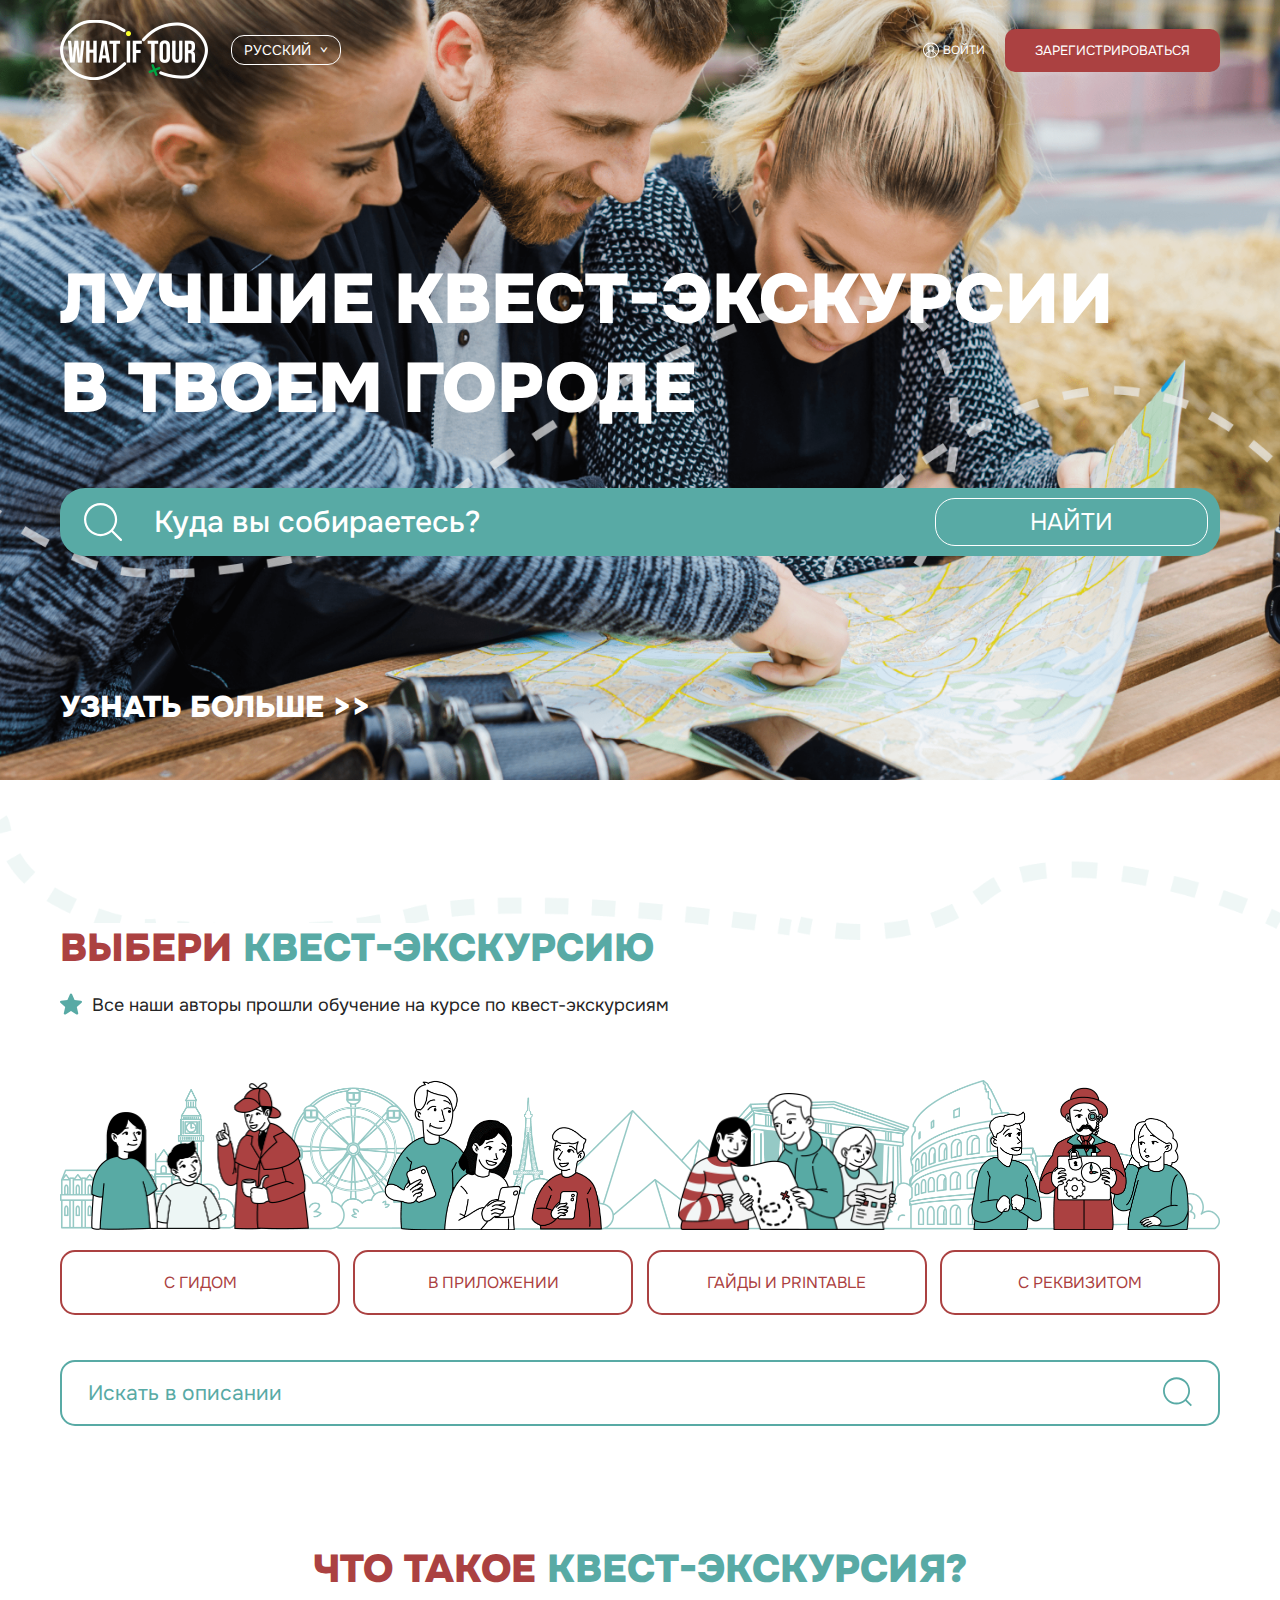
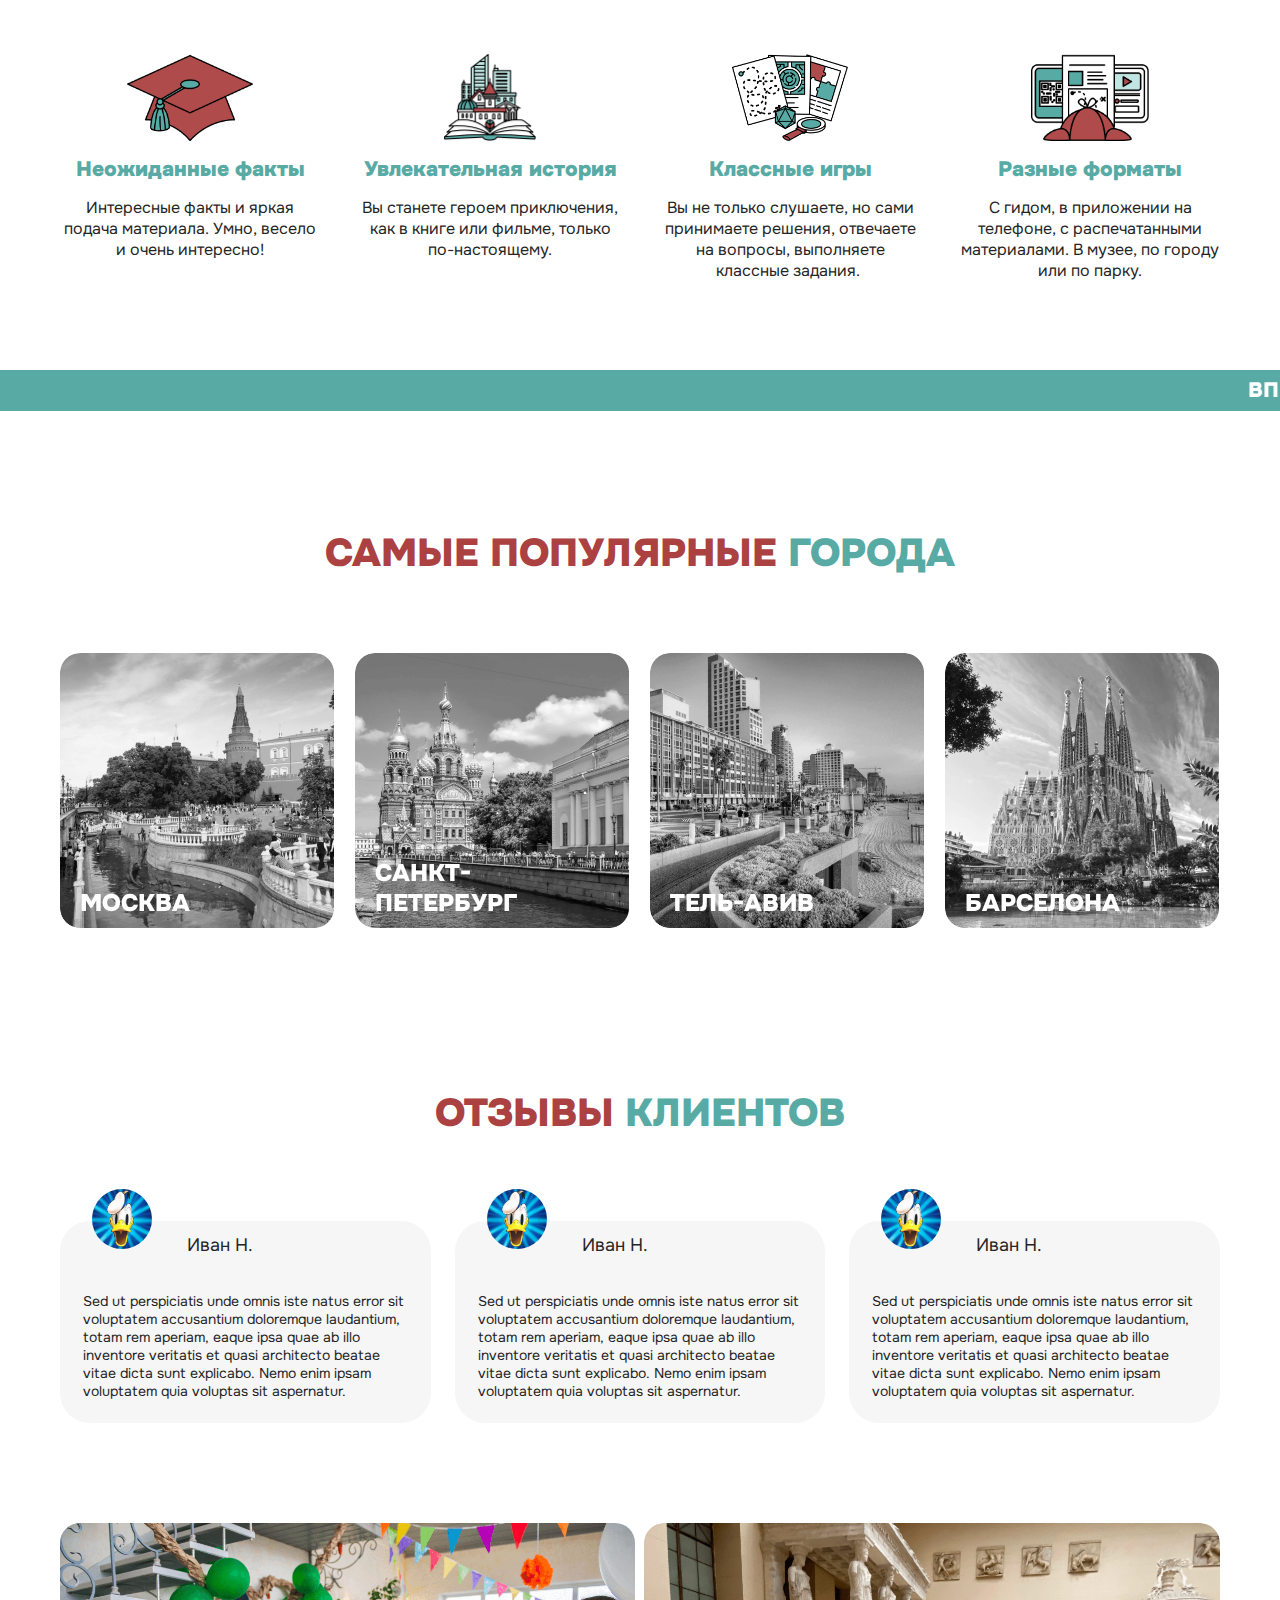
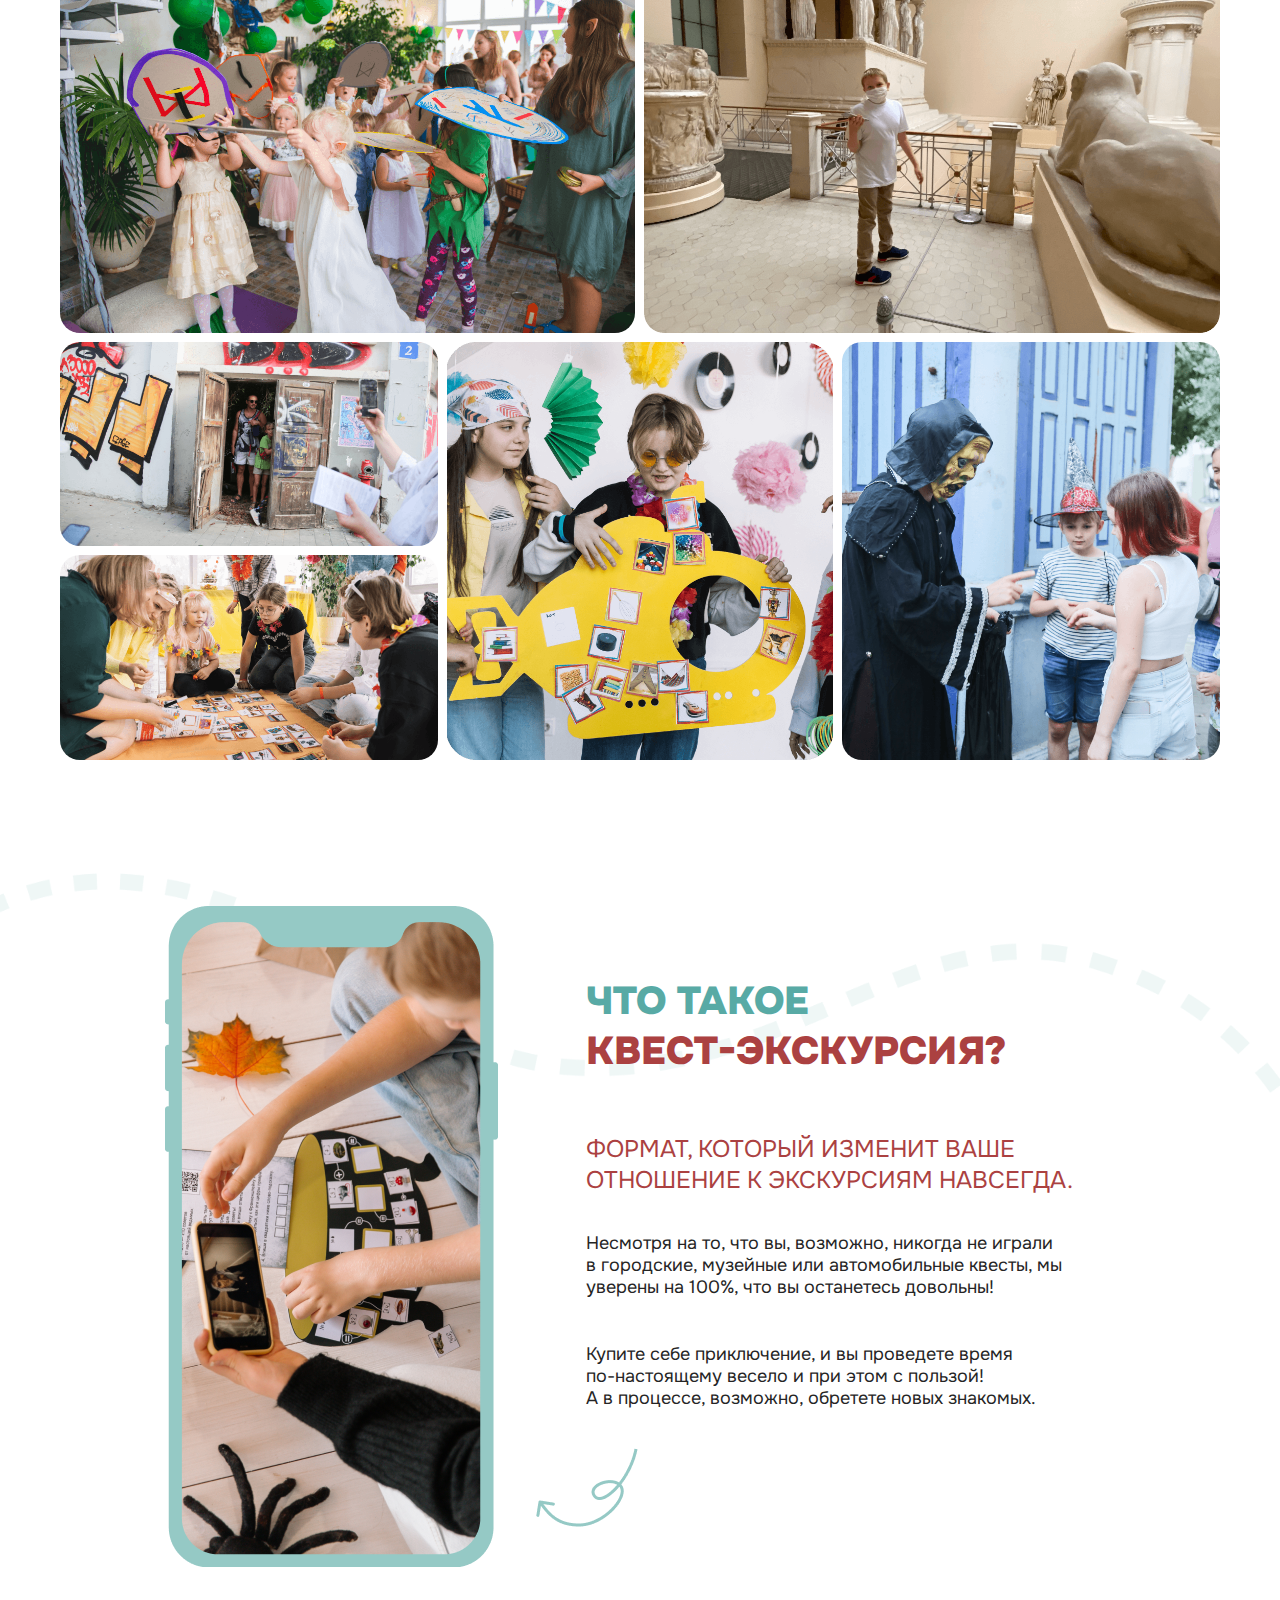
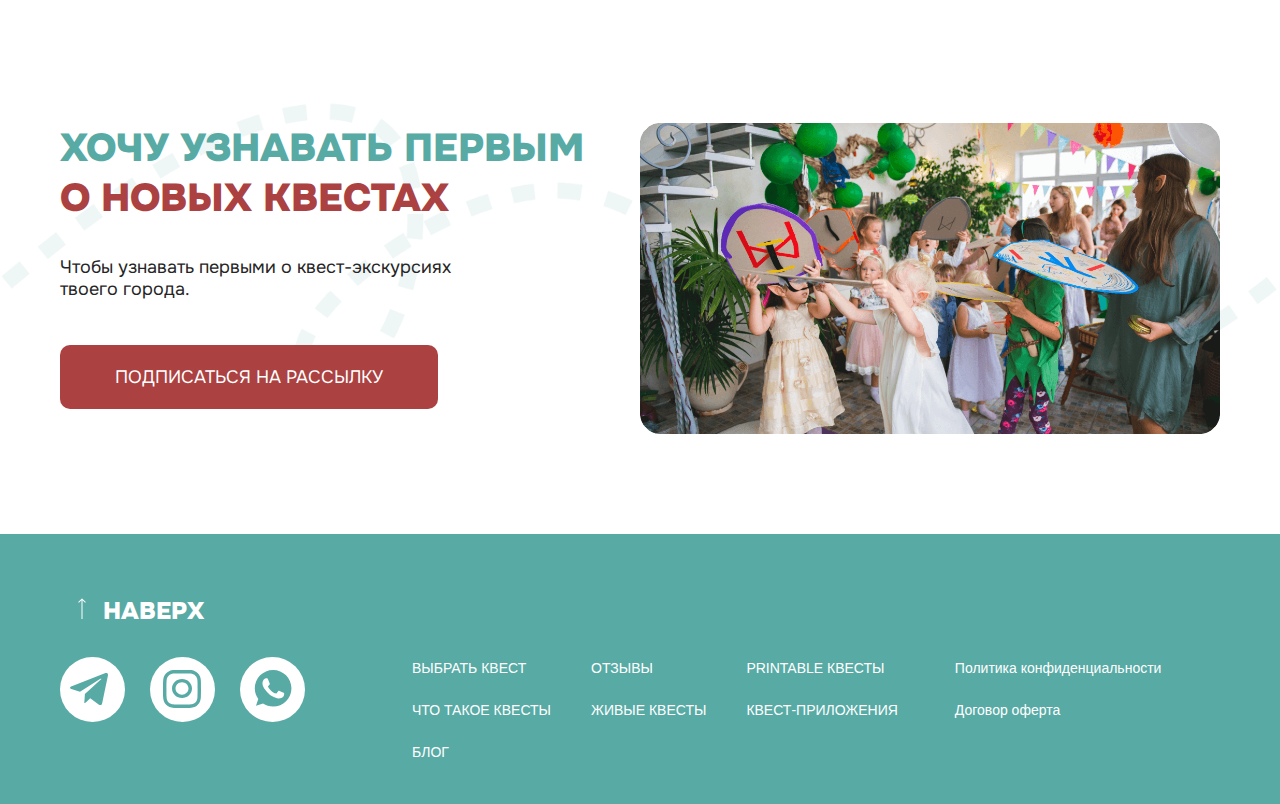
==== index.html @ c7a51f7a "feat: add custom select" ====
<!DOCTYPE html>
<html lang="ru">
  <head>
    <meta charset="UTF-8" />
    <meta name="viewport" content="width=device-width, initial-scale=1.0" />
    <title>Whatif tour</title>
    <link rel="icon" href="./image/favicon.ico" />
    <link rel="preconnect" href="https://fonts.googleapis.com" />
    <link rel="preconnect" href="https://fonts.gstatic.com" crossorigin />
    <link
      href="https://fonts.googleapis.com/css2?family=Onest:wght@400;500;900&family=Source+Code+Pro:wght@400;600&display=swap"
      rel="stylesheet"
    />
    <link rel="stylesheet" href="./style/style.css" />
  </head>
  <body>
    <header class="header" id="top">
      <div class="header__select">
        <a class="header__logo" href="#">
          <img
            class="header__logo-image"
            src="./image/logo.png"
            alt="What If Tour"
          />
        </a>
        <div class="select-wrapper" id="select-wrapper">
          <input id="select" type="hidden" name="language" value="" />
          <span id="select-value">Русский</span>
          <ul class="custom-select" id="custom-select">
            <li class="custom-select__option" data-value="ru">Русский</li>
            <li class="custom-select__option" data-value="en">English</li>
            <li class="custom-select__option" data-value="es">Espanol</li>
            <li class="custom-select__option" data-value="is">עברית</li>
          </ul>
        </div>
      </div>
      <div class="header__user-info">
        <a class="header__user-link" href="#">
          <img src="./image/user.svg" alt="User" />
          Войти
        </a>
        <button class="button button_secondary">Зарегистрироваться</button>
      </div>
      <div class="burger">
        <a class="burger__user-icon" href="#">
          <img src="./image/user.svg" alt="User" />
        </a>
        <div class="burger-icon" id="burger-icon"></div>
        <div class="burger-menu" id="burger-menu">
          <div class="burger-menu__select-wrapper">
            <div class="burger-menu__select">
              Русский
              <img src="./image/arrow-select_secondary.svg" />
            </div>
            <div class="burger-menu__select">
              Рубль
              <img src="./image/arrow-select_secondary.svg" />
            </div>
            <div class="burger-menu__close" id="close-burger"></div>
          </div>
          <div class="burger-menu__user">
            <img src="./image/user_secondary.svg" alt="" />
            <div>
              <a class="user__link user__link_singin" href="#">Войти</a>
              <br />
              <span
                >или
                <a class="user__link user__link_register" href="#"
                  >зарегистрироваться</a
                ></span
              >
            </div>
          </div>
          <nav class="burger-menu__nav">
            <ul class="burger-menu__list">
              <li class="burger-menu__list-item">
                <a class="burger-menu__link" href="#">Что такое квесты</a>
              </li>
              <li class="burger-menu__list-item">
                <a class="burger-menu__link" href="#">Живые квесты</a>
              </li>
              <li class="burger-menu__list-item">
                <a class="burger-menu__link" href="#">Printable квесты</a>
              </li>
            </ul>
            <ul class="burger-menu__list">
              <li class="burger-menu__list-item">
                <a class="burger-menu__link" href="#">Квест-приложения</a>
              </li>
              <li class="burger-menu__list-item">
                <a class="burger-menu__link" href="#">Отзывы</a>
              </li>
              <li class="burger-menu__list-item">
                <a class="burger-menu__link" href="#">Блог</a>
              </li>
            </ul>
          </nav>
          <div class="burger-menu__social">
            <a
              class="social-link_secondary social-link_telegram_secondary"
              href=""
            ></a>
            <a
              class="social-link_secondary social-link_insta_secondary"
              href=""
            ></a>
            <a
              class="social-link_secondary social-link_whatsapp_secondary"
              href=""
            ></a>
          </div>
        </div>
      </div>
    </header>
    <main class="page">
      <section class="section section_main">
        <div class="section-wrapper">
          <div class="section__content_main">
            <h1 class="page__title">
              Лучшие квест-экскурсии в&nbsp;твоем городе
            </h1>
            <div class="search">
              <div class="search__wrapper">
                <img
                  class="search__icon"
                  src="./image/search.svg"
                  alt="Search"
                />
                <input
                  class="search__input"
                  type="text"
                  placeholder="Куда вы собираетесь?"
                />
              </div>
              <button class="button button_light">Найти</button>
            </div>
          </div>
          <a class="section__link" href="#">Узнать больше >></a>
        </div>
      </section>
      <section class="section section_options">
        <div class="section-wrapper">
          <h2 class="section__title text_light-background">
            Выбери<span class="section__title_primary"> квест-экскурсию</span>
          </h2>
          <p class="section__text text_light-background">
            Все наши авторы прошли обучение на курсе по квест-экскурсиям
          </p>
          <div class="options">
            <div class="option-card">
              <div class="option-wrapper">
                <img
                  class="option-card__image"
                  src="./image/option_guide.png"
                  alt="С гидом"
                />
              </div>

              <button class="button button_transparent">С гидом</button>
            </div>
            <div class="option-card">
              <div class="option-wrapper">
                <img
                  class="option-card__image"
                  src="./image/option_app.png"
                  alt="В приложении"
                />
              </div>

              <button class="button button_transparent">В приложении</button>
            </div>
            <div class="option-card">
              <div class="option-wrapper">
                <img
                  class="option-card__image"
                  src="./image/option_printable.png"
                  alt="Гайды и printable"
                />
              </div>

              <button class="button button_transparent">
                Гайды и printable
              </button>
            </div>
            <div class="option-card">
              <div class="option-wrapper">
                <img
                  class="option-card__image"
                  src="./image/option_requisite.png"
                  alt="С реквизитом"
                />
              </div>

              <button class="button button_transparent">С реквизитом</button>
            </div>
          </div>
          <div class="search_transparent">
            <input
              class="search__input search__input_primary"
              type="text"
              placeholder="Искать в описании"
            />
            <button class="button button_search-icon"></button>
          </div>
        </div>
      </section>
      <section class="section section_cards">
        <div class="section-wrapper">
          <h2 class="section__title section__title_centered">
            Что такое<span class="section__title_primary">
              квест-экскурсия?</span
            >
          </h2>
          <div class="cards">
            <div class="card-row">
              <div class="card">
                <img
                  class="card__image"
                  src="./image/card_facts.png"
                  alt="Неожиданные факты"
                />
                <h3 class="card__title">Неожиданные факты</h3>
                <p class="card__text">
                  Интересные факты и яркая подача материала. Умно, весело и
                  очень интересно!
                </p>
              </div>
              <div class="card">
                <img
                  class="card__image"
                  src="./image/card_story.png"
                  alt="Увлекательная история"
                />
                <h3 class="card__title">Увлекательная история</h3>
                <p class="card__text">
                  Вы станете героем приключения, как в книге или фильме, только
                  по-настоящему.
                </p>
              </div>
            </div>
            <div class="card-row">
              <div class="card">
                <img
                  class="card__image"
                  src="./image/card_games.png"
                  alt="Классные игры"
                />
                <h3 class="card__title">Классные игры</h3>
                <p class="card__text">
                  Вы не только слушаете, но сами принимаете решения, отвечаете
                  на вопросы, выполняете классные задания. 
                </p>
              </div>
              <div class="card">
                <img
                  class="card__image"
                  src="./image/card_formats.png"
                  alt="Разные форматы"
                />
                <h3 class="card__title">Разные форматы</h3>
                <p class="card__text">
                  С гидом, в приложении на телефоне, с распечатанными
                  материалами. В музее, по городу или по парку.
                </p>
              </div>
            </div>
          </div>
        </div>
      </section>
      <marquee class="marquee">
        <span class="marquee__text">Впечатления и новая информация</span>
        <div class="marquee__dot"></div>
        <span class="marquee__text">Интересно и взрослым, и детям</span>
        <div class="marquee__dot"></div>
        <span class="marquee__text">Яркий и нескучный формат экскурсий</span>
        <div class="marquee__dot"></div>
        <span class="marquee__text">Впечатления и новая информация</span>
        <div class="marquee__dot"></div>
        <span class="marquee__text">Интересно и взрослым, и детям</span>
        <div class="marquee__dot"></div>
        <span class="marquee__text">Яркий и нескучный формат экскурсий</span>
        <div class="marquee__dot"></div>
        <span class="marquee__text">Впечатления и новая информация</span>
        <div class="marquee__dot"></div>
        <span class="marquee__text">Интересно и взрослым, и детям</span>
        <div class="marquee__dot"></div>
        <span class="marquee__text">Яркий и нескучный формат экскурсий</span>
        <div class="marquee__dot"></div>
        <span class="marquee__text">Впечатления и новая информация</span>
        <div class="marquee__dot"></div>
        <span class="marquee__text">Интересно и взрослым, и детям</span>
        <div class="marquee__dot"></div>
        <span class="marquee__text">Яркий и нескучный формат экскурсий</span>
        <div class="marquee__dot"></div>
        <span class="marquee__text">Впечатления и новая информация</span>
        <div class="marquee__dot"></div>
        <span class="marquee__text">Интересно и взрослым, и детям</span>
        <div class="marquee__dot"></div>
        <span class="marquee__text">Яркий и нескучный формат экскурсий</span>
        <div class="marquee__dot"></div>
        <span class="marquee__text">Впечатления и новая информация</span>
        <div class="marquee__dot"></div>
        <span class="marquee__text">Интересно и взрослым, и детям</span>
        <div class="marquee__dot"></div>
        <span class="marquee__text">Яркий и нескучный формат экскурсий</span>
        <div class="marquee__dot"></div>
        <span class="marquee__text">Впечатления и новая информация</span>
        <div class="marquee__dot"></div>
        <span class="marquee__text">Интересно и взрослым, и детям</span>
        <div class="marquee__dot"></div>
        <span class="marquee__text">Яркий и нескучный формат экскурсий</span>
        <div class="marquee__dot"></div>
        <span class="marquee__text">Впечатления и новая информация</span>
        <div class="marquee__dot"></div>
        <span class="marquee__text">Интересно и взрослым, и детям</span>
        <div class="marquee__dot"></div>
        <span class="marquee__text">Яркий и нескучный формат экскурсий</span>
        <div class="marquee__dot"></div>
        <span class="marquee__text">Впечатления и новая информация</span>
        <div class="marquee__dot"></div>
        <span class="marquee__text">Интересно и взрослым, и детям</span>
        <div class="marquee__dot"></div>
        <span class="marquee__text">Яркий и нескучный формат экскурсий</span>
        <div class="marquee__dot"></div>
      </marquee>
      <section class="section section_cities">
        <div class="section-wrapper">
          <h2 class="section__title section__title_centered">
            Самые популярные<span class="section__title_primary"> города</span>
          </h2>
          <div class="cities">
            <div class="cities__row">
              <div class="city-card city-card_moscow">
                <h3 class="city-card__title">Москва</h3>
              </div>
              <div class="city-card city-card_spb">
                <h3 class="city-card__title">Санкт-Петербург</h3>
              </div>
            </div>
            <div class="cities__row">
              <div class="city-card city-card_telaviv">
                <h3 class="city-card__title">Тель-Авив</h3>
              </div>
              <div class="city-card city-card_barcelona">
                <h3 class="city-card__title">Барселона</h3>
              </div>
            </div>
          </div>
        </div>
      </section>
      <section class="section section_feedback">
        <div class="section-wrapper">
          <h2 class="section__title section__title_centered">
            Отзывы<span class="section__title_primary"> клиентов</span>
          </h2>
          <div class="feedback">
            <div class="feedback-card">
              <img
                class="feedback-card__image"
                src="./image/feedback.png"
                alt="user"
              />
              <span class="feedback-card__name">Иван Н.</span>
              <p class="feedback-card__text">
                Sed ut perspiciatis unde omnis iste natus error sit voluptatem
                accusantium doloremque laudantium, totam rem aperiam, eaque ipsa
                quae ab illo inventore veritatis et quasi architecto beatae
                vitae dicta sunt explicabo. Nemo enim ipsam voluptatem quia
                voluptas sit aspernatur.
              </p>
            </div>
            <div class="feedback-card">
              <img
                class="feedback-card__image"
                src="./image/feedback.png"
                alt="user"
              />
              <span class="feedback-card__name">Иван Н.</span>
              <p class="feedback-card__text">
                Sed ut perspiciatis unde omnis iste natus error sit voluptatem
                accusantium doloremque laudantium, totam rem aperiam, eaque ipsa
                quae ab illo inventore veritatis et quasi architecto beatae
                vitae dicta sunt explicabo. Nemo enim ipsam voluptatem quia
                voluptas sit aspernatur.
              </p>
            </div>
            <div class="feedback-card">
              <img
                class="feedback-card__image"
                src="./image/feedback.png"
                alt="user"
              />
              <span class="feedback-card__name">Иван Н.</span>
              <p class="feedback-card__text">
                Sed ut perspiciatis unde omnis iste natus error sit voluptatem
                accusantium doloremque laudantium, totam rem aperiam, eaque ipsa
                quae ab illo inventore veritatis et quasi architecto beatae
                vitae dicta sunt explicabo. Nemo enim ipsam voluptatem quia
                voluptas sit aspernatur.
              </p>
            </div>
          </div>
        </div>
      </section>
      <section class="section section_photos">
        <div class="section-wrapper">
          <div class="gallery">
            <img class="gallery__item" src="./image/photo1.png" alt="Фото 1" />
            <img class="gallery__item" src="./image/photo2.png" alt="Фото 2" />
            <img class="gallery__item" src="./image/photo3.png" alt="Фото 3" />
            <img class="gallery__item" src="./image/photo4.png" alt="Фото 4" />
            <img class="gallery__item" src="./image/photo5.png" alt="Фото 5" />
            <img class="gallery__item" src="./image/photo6.png" alt="Фото 6" />
          </div>
        </div>
      </section>
      <section class="section section_video">
        <div class="section-wrapper section-wrapper_video">
          <div class="video-wrapper"></div>
          <div class="section__content">
            <h2 class="section__title">
              <span class="section__title_primary">Что такое</span>
              <span class="text_nowrap">квест-экскурсия?</span>
            </h2>
            <h4 class="section__subtitle">
              Формат, который изменит ваше отношение к экскурсиям навсегда.
            </h4>
            <p class="section__text">
              Несмотря на то, что вы, возможно, никогда не играли
              в&nbsp;городские, музейные или автомобильные квесты, мы уверены на
              100%, что вы останетесь довольны!
            </p>
            <p class="section__text">
              Купите себе приключение, и вы проведете время
              <nobr>по-настоящему</nobr> весело и при этом с пользой!
              А&nbsp;в&nbsp;процессе, возможно, обретете новых знакомых.
            </p>
          </div>
        </div>
      </section>
      <section class="section section_subscribe">
        <div class="section-wrapper section-wrapper_subscribe">
          <div>
            <h2 class="section__title section__title_subscribe">
              <span class="section__title_primary">Хочу узнавать первым</span>
              о новых квестах
            </h2>
            <img
              class="section__image_vertical"
              src="./image/photo_subscribe.png"
              alt=""
            />
            <p class="section__text">
              Чтобы узнавать первыми о квест-экскурсиях твоего города.
            </p>
            <button class="button button_secondary button_large">
              Подписаться на рассылку
            </button>
          </div>
          <img
            class="section__image"
            src="./image/photo_subscribe.png"
            alt=""
          />
        </div>
      </section>
    </main>
    <footer class="footer">
      <div class="footer-wrapper">
        <a class="link-up" href="#top">
          <img class="link-up__image" src="./image/arrow_up.svg" />
          Наверх
        </a>
        <div class="footer__content">
          <div class="social-wrapper">
            <a class="social-link social-link_telegram" href=""></a>
            <a class="social-link social-link_insta" href=""></a>
            <a class="social-link social-link_whatsapp" href=""></a>
          </div>
          <nav class="footer__nav">
            <ul class="nav__list">
              <li class="nav__list-item">
                <a class="nav__link" href="#">Выбрать квест</a>
              </li>
              <li class="nav__list-item">
                <a class="nav__link" href="#">Что такое квесты</a>
              </li>
              <li class="nav__list-item">
                <a class="nav__link" href="#">Блог</a>
              </li>
            </ul>
            <ul class="nav__list">
              <li class="nav__list-item">
                <a class="nav__link" href="#">Отзывы</a>
              </li>
              <li class="nav__list-item">
                <a class="nav__link" href="#">Живые квесты</a>
              </li>
            </ul>
            <ul class="nav__list">
              <li class="nav__list-item">
                <a class="nav__link" href="#">Printable квесты</a>
              </li>
              <li class="nav__list-item">
                <a class="nav__link" href="#">Квест-приложения</a>
              </li>
            </ul>
          </nav>
          <div class="footer__docs">
            <ul class="docs-list">
              <li class="docs-list__item">
                <a class="docs-list__link" href="#"
                  >Политика конфиденциальности</a
                >
              </li>
              <li class="docs-list__item">
                <a class="docs-list__link" href="#">Договор оферта</a>
              </li>
            </ul>
          </div>
        </div>
      </div>
    </footer>
    <script src="./script/script.js"></script>
  </body>
</html>
---- style/style.css ----
@import url("./vars.css");
@import url("./header.css");
@import url("./select.css");
@import url("./burger.css");
@import url("./page.css");
@import url("./section.css");
@import url("./search.css");
@import url("./options.css");
@import url("./cards.css");
@import url("./marquee.css");
@import url("./cities.css");
@import url("./feedback.css");
@import url("./gallery.css");
@import url("./video.css");
@import url("./footer.css");
@import url("./button.css");
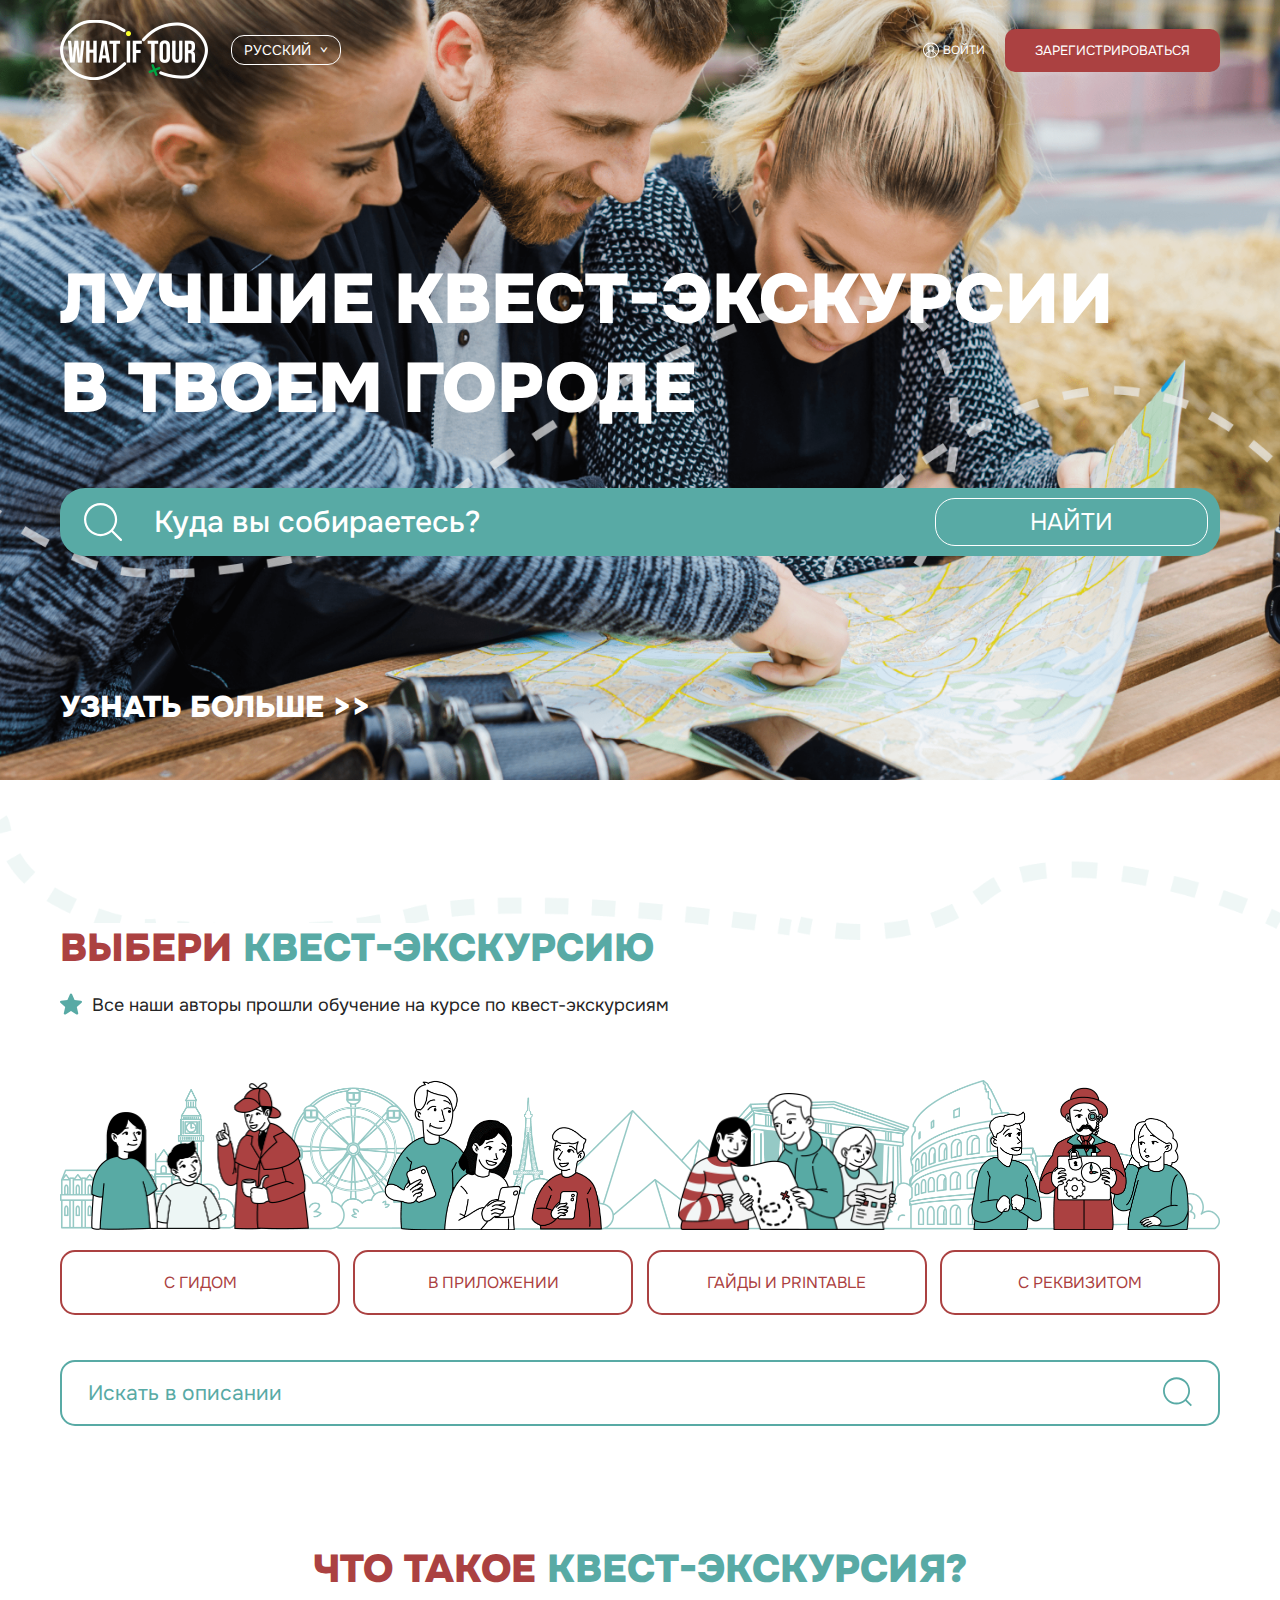
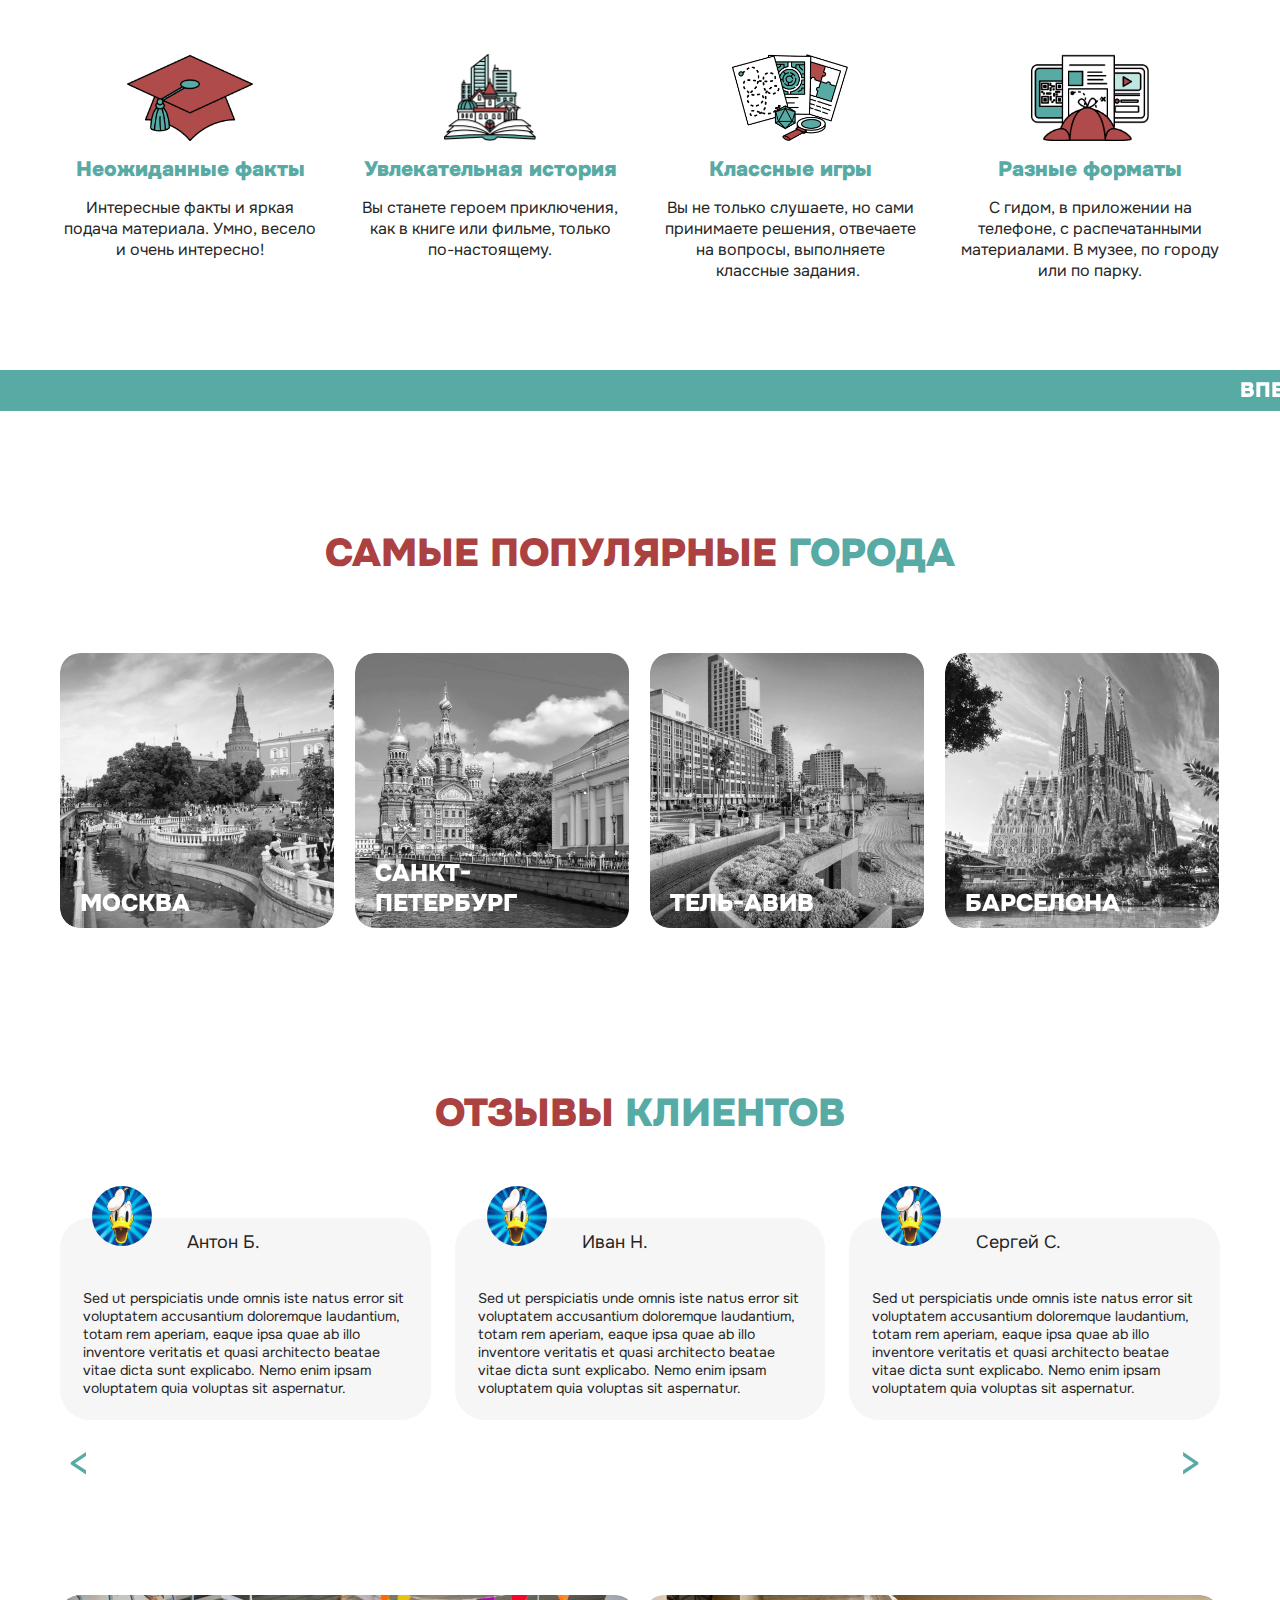
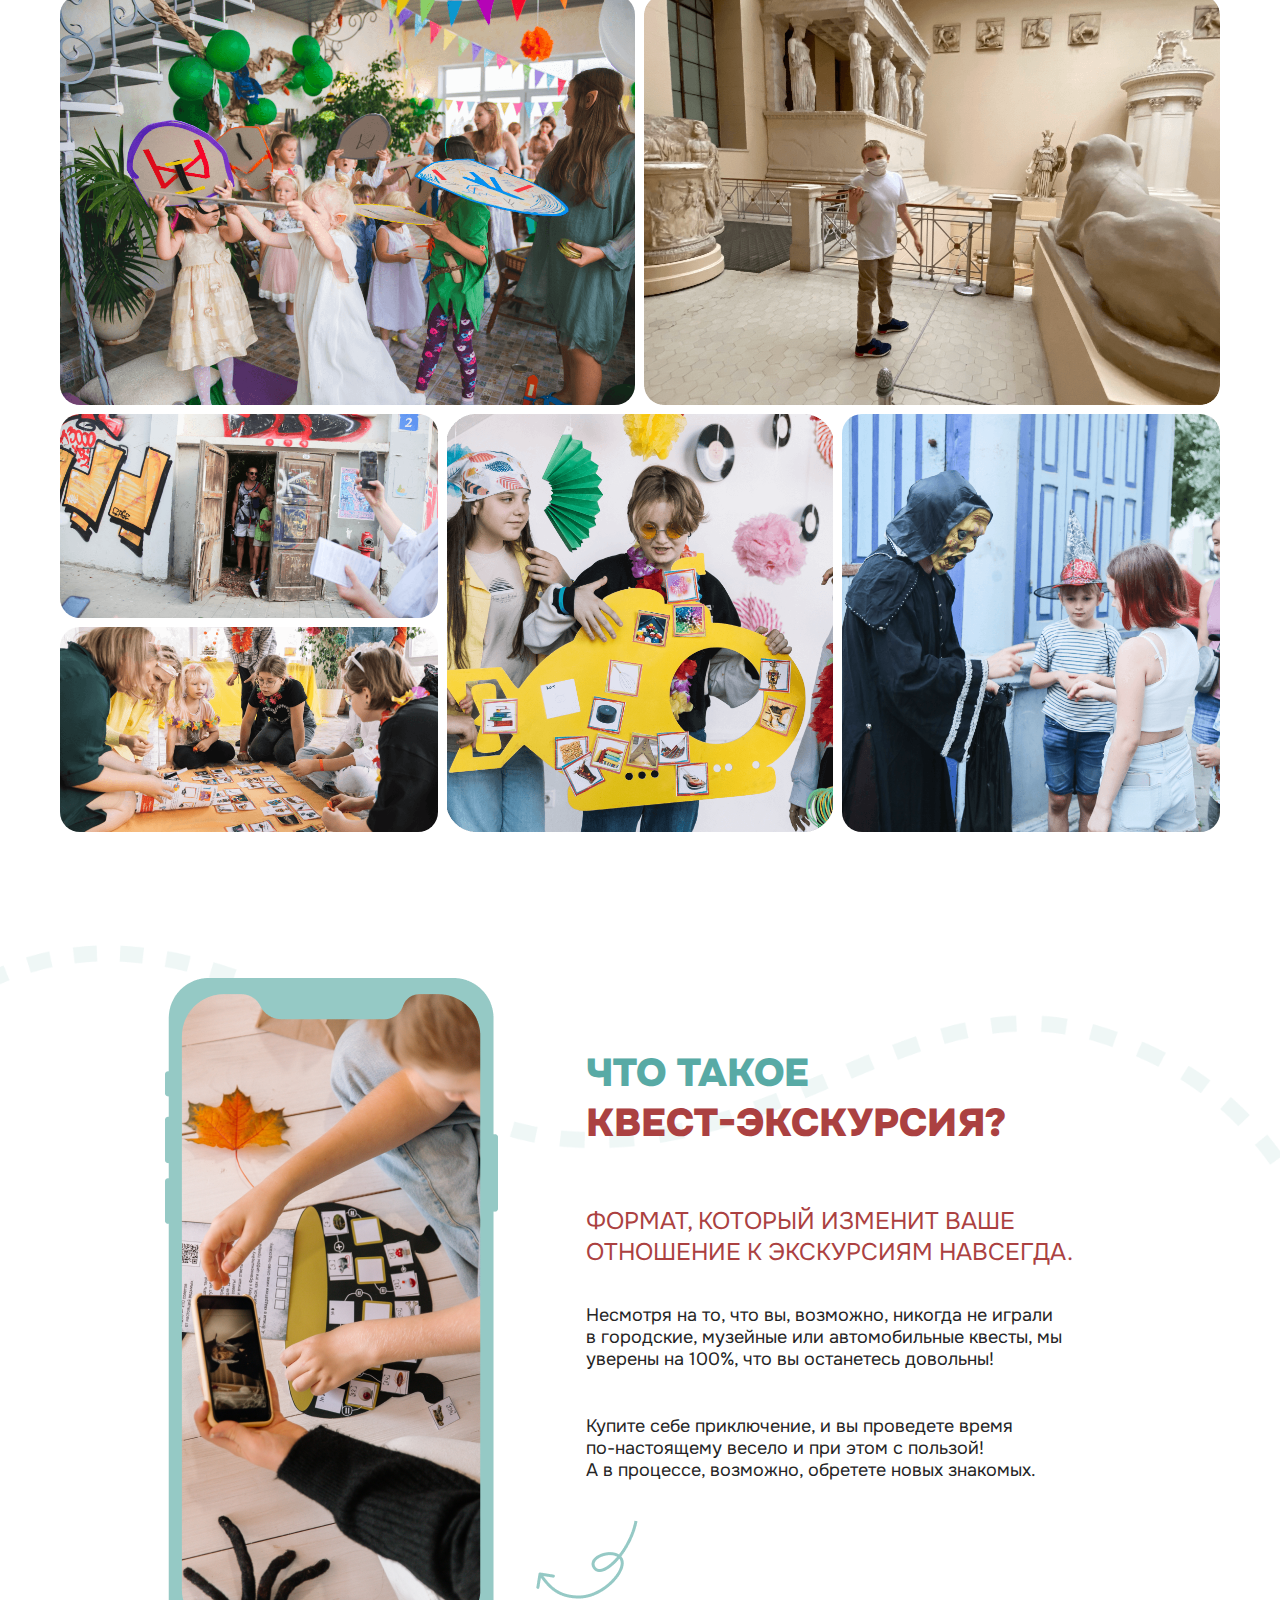
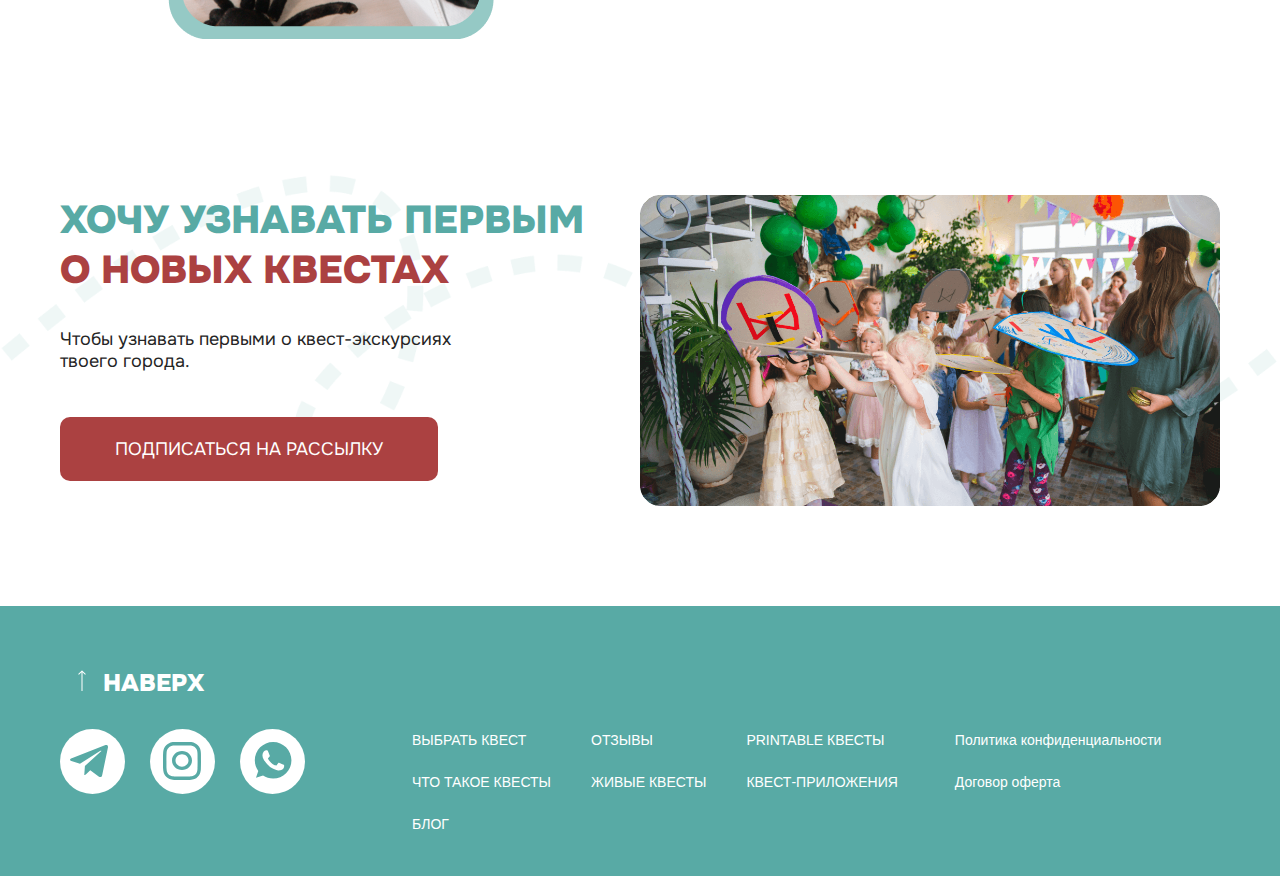
==== commit 511a488d: "feat: add feedback slider for desktop" ====
--- a/index.html
+++ b/index.html
@@ -10,6 +10,10 @@
     <link
       href="https://fonts.googleapis.com/css2?family=Onest:wght@400;500;900&family=Source+Code+Pro:wght@400;600&display=swap"
       rel="stylesheet"
+    />
+    <link
+      rel="stylesheet"
+      href="https://cdn.jsdelivr.net/npm/swiper@10/swiper-bundle.min.css"
     />
     <link rel="stylesheet" href="./style/style.css" />
   </head>
@@ -353,52 +357,149 @@
           <h2 class="section__title section__title_centered">
             Отзывы<span class="section__title_primary"> клиентов</span>
           </h2>
-          <div class="feedback">
-            <div class="feedback-card">
-              <img
-                class="feedback-card__image"
-                src="./image/feedback.png"
-                alt="user"
-              />
-              <span class="feedback-card__name">Иван Н.</span>
-              <p class="feedback-card__text">
-                Sed ut perspiciatis unde omnis iste natus error sit voluptatem
-                accusantium doloremque laudantium, totam rem aperiam, eaque ipsa
-                quae ab illo inventore veritatis et quasi architecto beatae
-                vitae dicta sunt explicabo. Nemo enim ipsam voluptatem quia
-                voluptas sit aspernatur.
-              </p>
-            </div>
-            <div class="feedback-card">
-              <img
-                class="feedback-card__image"
-                src="./image/feedback.png"
-                alt="user"
-              />
-              <span class="feedback-card__name">Иван Н.</span>
-              <p class="feedback-card__text">
-                Sed ut perspiciatis unde omnis iste natus error sit voluptatem
-                accusantium doloremque laudantium, totam rem aperiam, eaque ipsa
-                quae ab illo inventore veritatis et quasi architecto beatae
-                vitae dicta sunt explicabo. Nemo enim ipsam voluptatem quia
-                voluptas sit aspernatur.
-              </p>
-            </div>
-            <div class="feedback-card">
-              <img
-                class="feedback-card__image"
-                src="./image/feedback.png"
-                alt="user"
-              />
-              <span class="feedback-card__name">Иван Н.</span>
-              <p class="feedback-card__text">
-                Sed ut perspiciatis unde omnis iste natus error sit voluptatem
-                accusantium doloremque laudantium, totam rem aperiam, eaque ipsa
-                quae ab illo inventore veritatis et quasi architecto beatae
-                vitae dicta sunt explicabo. Nemo enim ipsam voluptatem quia
-                voluptas sit aspernatur.
-              </p>
-            </div>
+          <div class="swiper">
+            <div class="feedback swiper-wrapper">
+              <div class="feedback-card swiper-slide">
+                <img
+                  class="feedback-card__image"
+                  src="./image/feedback.png"
+                  alt="user"
+                />
+                <span class="feedback-card__name">Антон Б.</span>
+                <p class="feedback-card__text">
+                  Sed ut perspiciatis unde omnis iste natus error sit voluptatem
+                  accusantium doloremque laudantium, totam rem aperiam, eaque
+                  ipsa quae ab illo inventore veritatis et quasi architecto
+                  beatae vitae dicta sunt explicabo. Nemo enim ipsam voluptatem
+                  quia voluptas sit aspernatur.
+                </p>
+              </div>
+              <div class="feedback-card swiper-slide">
+                <img
+                  class="feedback-card__image"
+                  src="./image/feedback.png"
+                  alt="user"
+                />
+                <span class="feedback-card__name">Иван Н.</span>
+                <p class="feedback-card__text">
+                  Sed ut perspiciatis unde omnis iste natus error sit voluptatem
+                  accusantium doloremque laudantium, totam rem aperiam, eaque
+                  ipsa quae ab illo inventore veritatis et quasi architecto
+                  beatae vitae dicta sunt explicabo. Nemo enim ipsam voluptatem
+                  quia voluptas sit aspernatur.
+                </p>
+              </div>
+              <div class="feedback-card swiper-slide">
+                <img
+                  class="feedback-card__image"
+                  src="./image/feedback.png"
+                  alt="user"
+                />
+                <span class="feedback-card__name">Сергей С.</span>
+                <p class="feedback-card__text">
+                  Sed ut perspiciatis unde omnis iste natus error sit voluptatem
+                  accusantium doloremque laudantium, totam rem aperiam, eaque
+                  ipsa quae ab illo inventore veritatis et quasi architecto
+                  beatae vitae dicta sunt explicabo. Nemo enim ipsam voluptatem
+                  quia voluptas sit aspernatur.
+                </p>
+              </div>
+              <div class="feedback-card swiper-slide">
+                <img
+                  class="feedback-card__image"
+                  src="./image/feedback.png"
+                  alt="user"
+                />
+                <span class="feedback-card__name">Антон Б.</span>
+                <p class="feedback-card__text">
+                  Sed ut perspiciatis unde omnis iste natus error sit voluptatem
+                  accusantium doloremque laudantium, totam rem aperiam, eaque
+                  ipsa quae ab illo inventore veritatis et quasi architecto
+                  beatae vitae dicta sunt explicabo. Nemo enim ipsam voluptatem
+                  quia voluptas sit aspernatur.
+                </p>
+              </div>
+              <div class="feedback-card swiper-slide">
+                <img
+                  class="feedback-card__image"
+                  src="./image/feedback.png"
+                  alt="user"
+                />
+                <span class="feedback-card__name">Иван Н.</span>
+                <p class="feedback-card__text">
+                  Sed ut perspiciatis unde omnis iste natus error sit voluptatem
+                  accusantium doloremque laudantium, totam rem aperiam, eaque
+                  ipsa quae ab illo inventore veritatis et quasi architecto
+                  beatae vitae dicta sunt explicabo. Nemo enim ipsam voluptatem
+                  quia voluptas sit aspernatur.
+                </p>
+              </div>
+              <div class="feedback-card swiper-slide">
+                <img
+                  class="feedback-card__image"
+                  src="./image/feedback.png"
+                  alt="user"
+                />
+                <span class="feedback-card__name">Сергей С.</span>
+                <p class="feedback-card__text">
+                  Sed ut perspiciatis unde omnis iste natus error sit voluptatem
+                  accusantium doloremque laudantium, totam rem aperiam, eaque
+                  ipsa quae ab illo inventore veritatis et quasi architecto
+                  beatae vitae dicta sunt explicabo. Nemo enim ipsam voluptatem
+                  quia voluptas sit aspernatur.
+                </p>
+              </div>
+
+              <div class="feedback-card swiper-slide">
+                <img
+                  class="feedback-card__image"
+                  src="./image/feedback.png"
+                  alt="user"
+                />
+                <span class="feedback-card__name">Антон Б.</span>
+                <p class="feedback-card__text">
+                  Sed ut perspiciatis unde omnis iste natus error sit voluptatem
+                  accusantium doloremque laudantium, totam rem aperiam, eaque
+                  ipsa quae ab illo inventore veritatis et quasi architecto
+                  beatae vitae dicta sunt explicabo. Nemo enim ipsam voluptatem
+                  quia voluptas sit aspernatur.
+                </p>
+              </div>
+              <div class="feedback-card swiper-slide">
+                <img
+                  class="feedback-card__image"
+                  src="./image/feedback.png"
+                  alt="user"
+                />
+                <span class="feedback-card__name">Иван Н.</span>
+                <p class="feedback-card__text">
+                  Sed ut perspiciatis unde omnis iste natus error sit voluptatem
+                  accusantium doloremque laudantium, totam rem aperiam, eaque
+                  ipsa quae ab illo inventore veritatis et quasi architecto
+                  beatae vitae dicta sunt explicabo. Nemo enim ipsam voluptatem
+                  quia voluptas sit aspernatur.
+                </p>
+              </div>
+              <div class="feedback-card swiper-slide">
+                <img
+                  class="feedback-card__image"
+                  src="./image/feedback.png"
+                  alt="user"
+                />
+                <span class="feedback-card__name">Сергей С.</span>
+                <p class="feedback-card__text">
+                  Sed ut perspiciatis unde omnis iste natus error sit voluptatem
+                  accusantium doloremque laudantium, totam rem aperiam, eaque
+                  ipsa quae ab illo inventore veritatis et quasi architecto
+                  beatae vitae dicta sunt explicabo. Nemo enim ipsam voluptatem
+                  quia voluptas sit aspernatur.
+                </p>
+              </div>
+            </div>
+          </div>
+          <div class="feedback__controls">
+            <div class="feedback__control swiper-button-prev"></div>
+            <div class="feedback__control swiper-button-next"></div>
           </div>
         </div>
       </section>
@@ -521,6 +622,7 @@
         </div>
       </div>
     </footer>
+    <script src="https://cdn.jsdelivr.net/npm/swiper@10/swiper-bundle.min.js"></script>
     <script src="./script/script.js"></script>
   </body>
 </html>
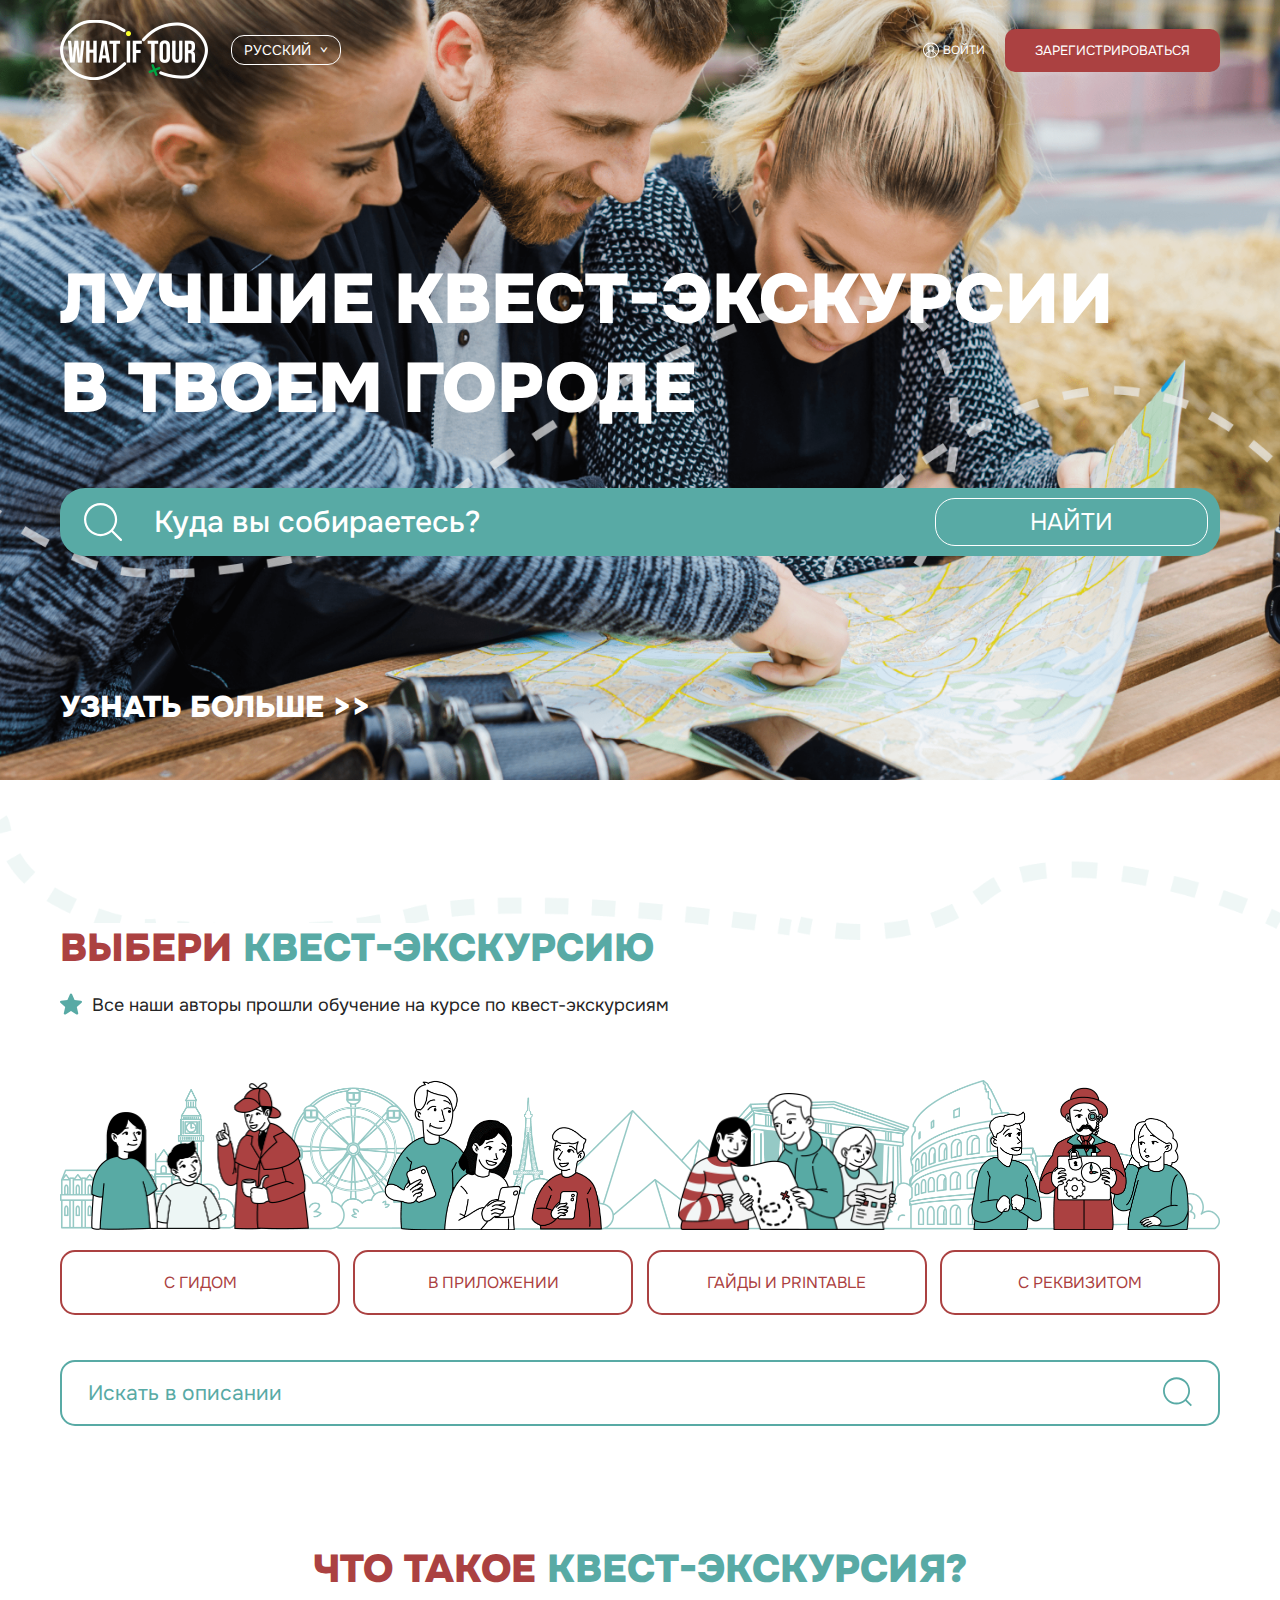
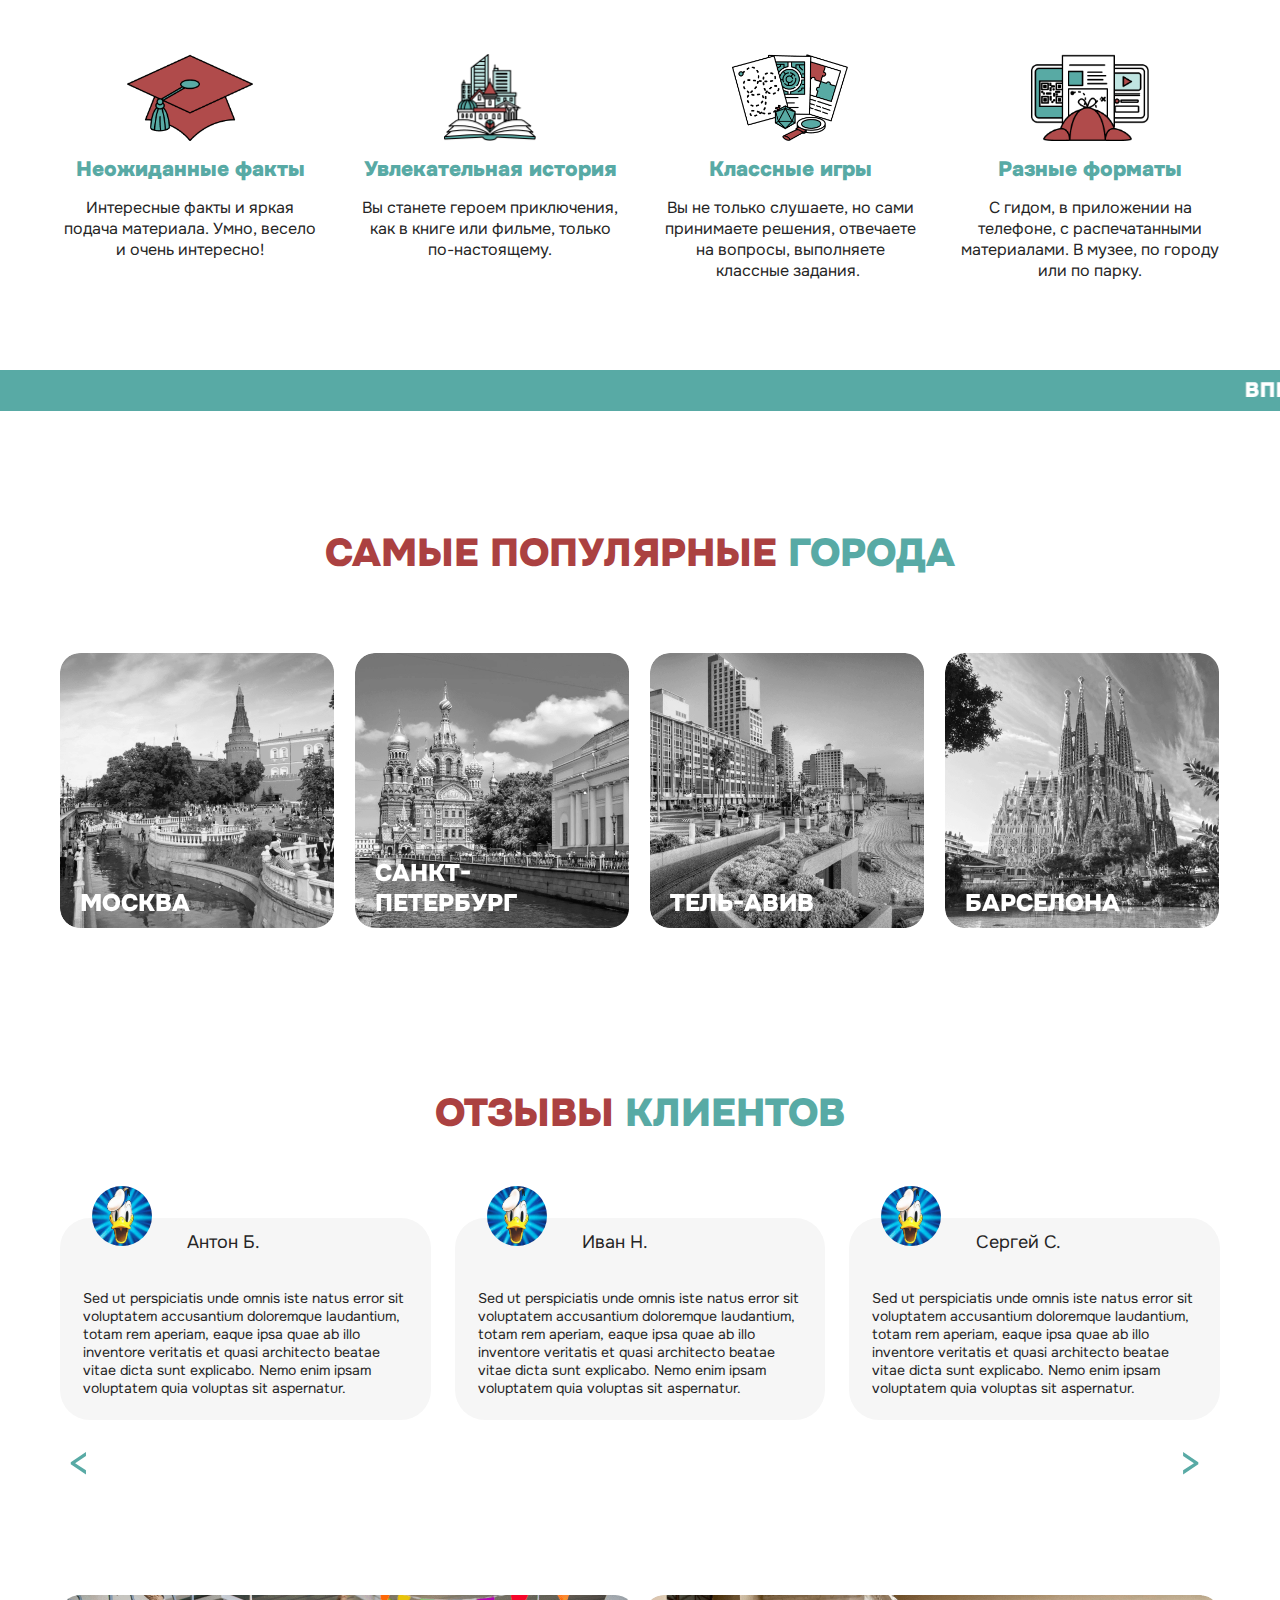
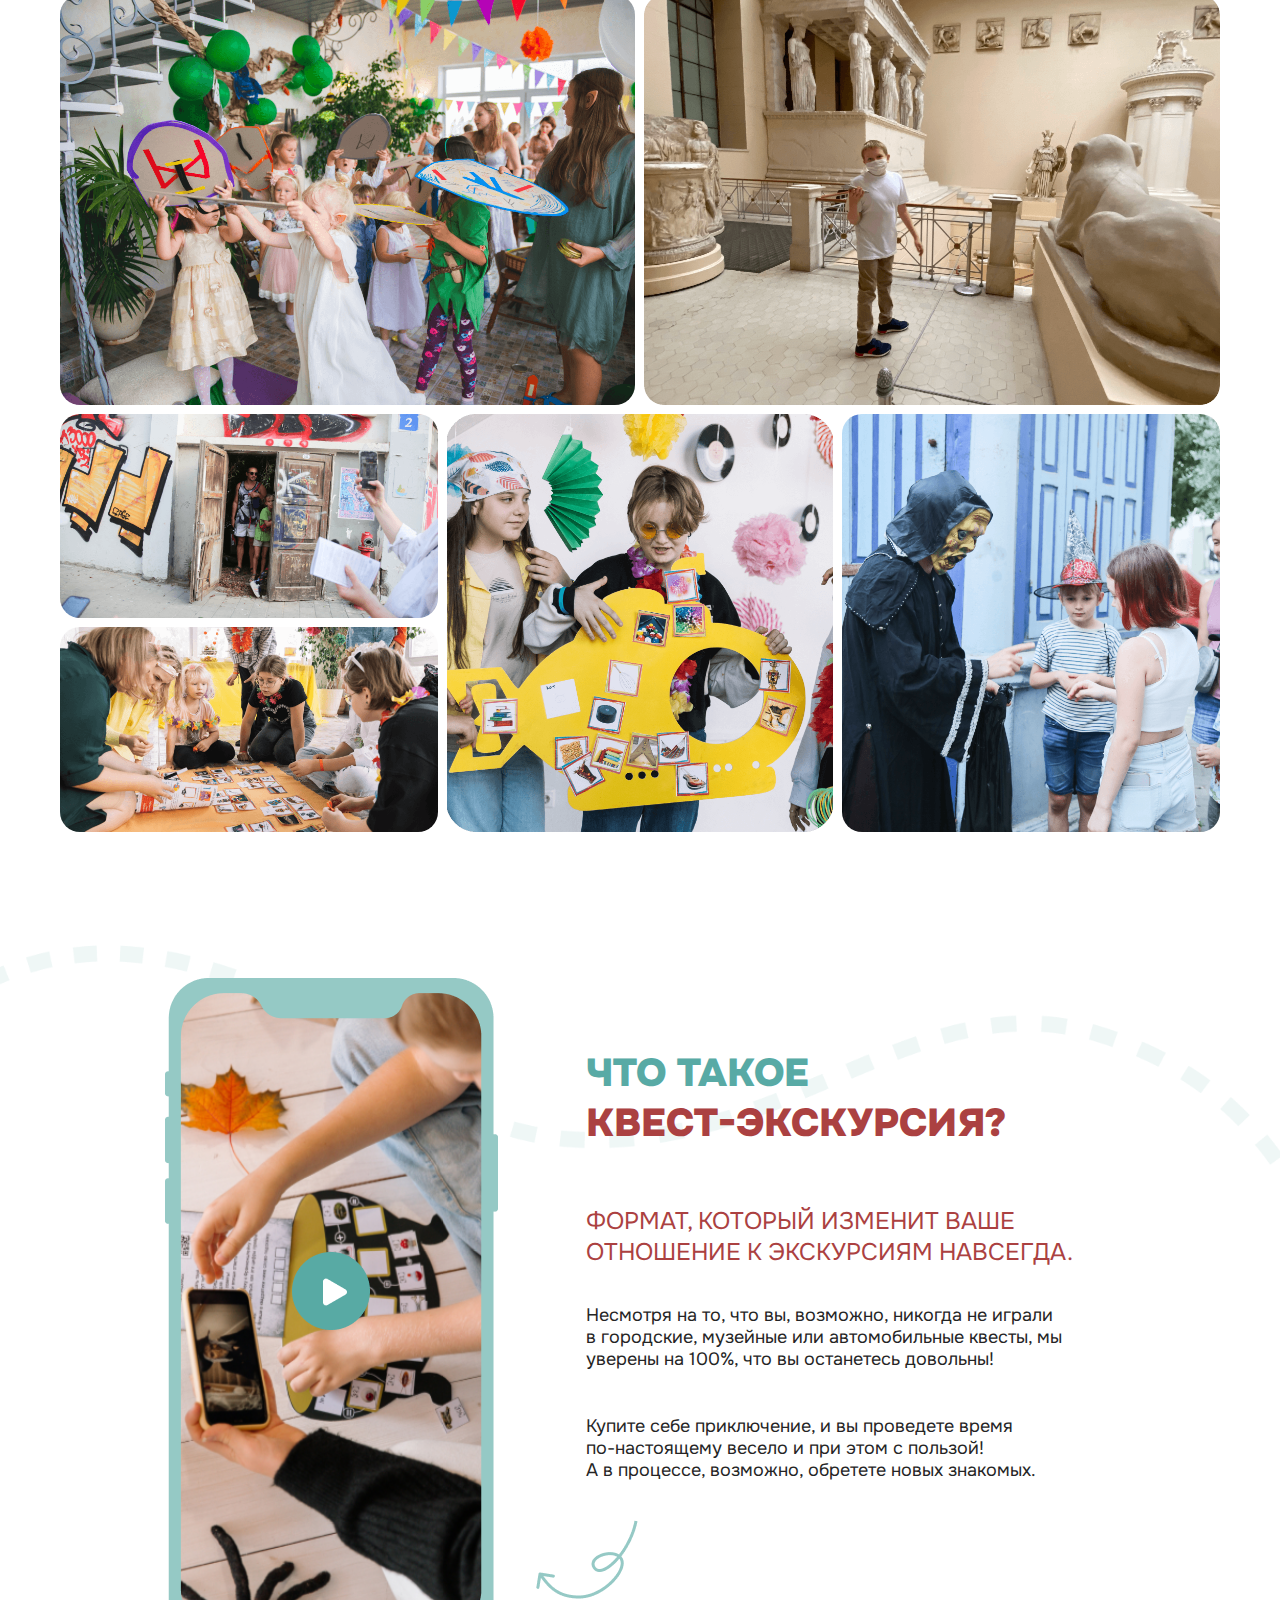
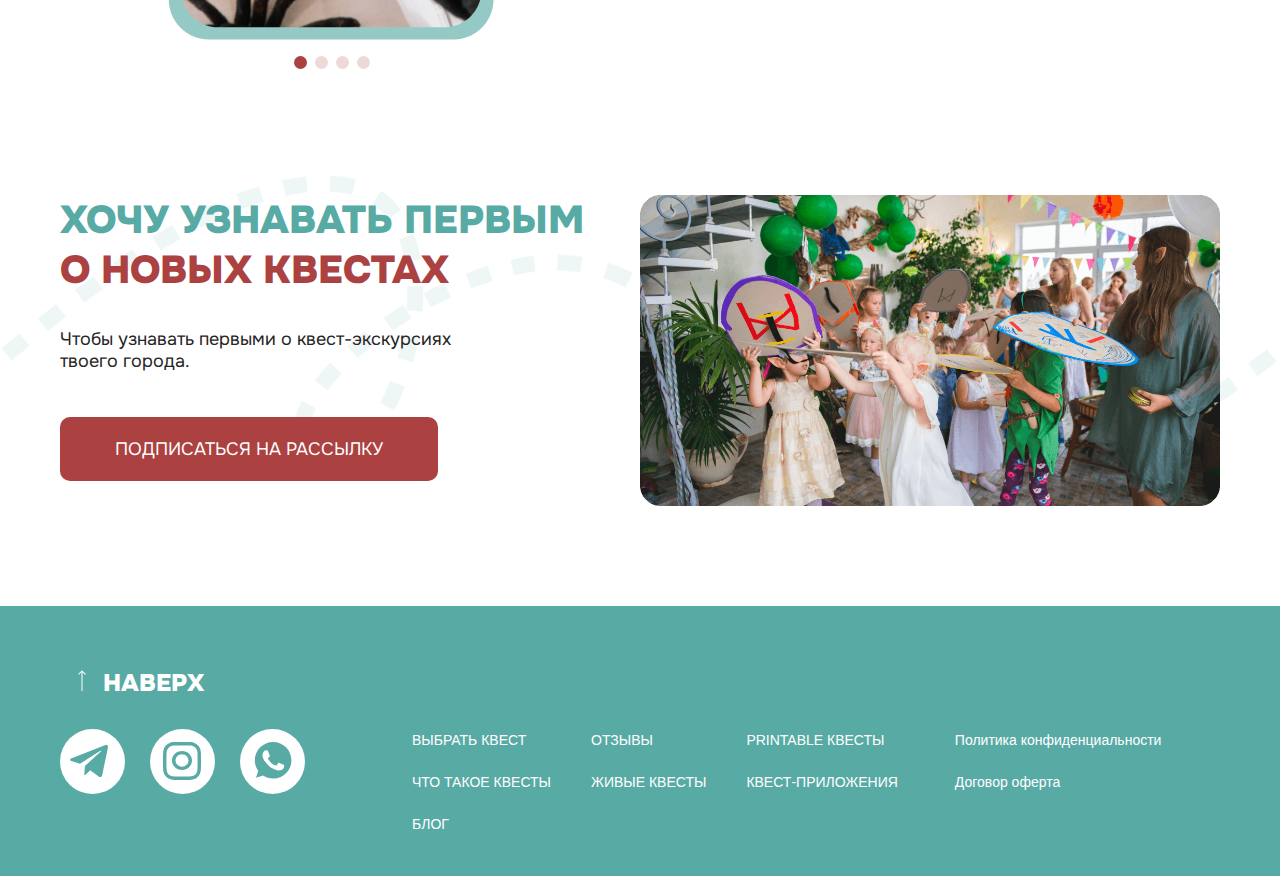
==== commit 60194e7f: "feat: add slider for video" ====
--- a/index.html
+++ b/index.html
@@ -357,7 +357,7 @@
           <h2 class="section__title section__title_centered">
             Отзывы<span class="section__title_primary"> клиентов</span>
           </h2>
-          <div class="swiper">
+          <div class="feedback-swiper swiper">
             <div class="feedback swiper-wrapper">
               <div class="feedback-card swiper-slide">
                 <img
@@ -517,7 +517,27 @@
       </section>
       <section class="section section_video">
         <div class="section-wrapper section-wrapper_video">
-          <div class="video-wrapper"></div>
+          <div class="video-wrapper">
+            <img class="video-frame" src="./image/video-frame.png" />
+            <div class="video-swiper swiper">
+              <div class="video swiper-wrapper">
+                <div class="video__slide swiper-slide">
+                  <img class="video-placeholder" src="./image/photo0.jpg" />
+                </div>
+                <div class="video__slide swiper-slide">
+                  <img class="video-placeholder" src="./image/photo1.png" />
+                </div>
+                <div class="video__slide swiper-slide">
+                  <img class="video-placeholder" src="./image/photo2.png" />
+                </div>
+                <div class="video__slide swiper-slide">
+                  <img class="video-placeholder" src="./image/photo3.png" />
+                </div>
+              </div>
+            </div>
+            <div class="video-swiper__pagination swiper-pagination"></div>
+          </div>
+
           <div class="section__content">
             <h2 class="section__title">
               <span class="section__title_primary">Что такое</span>
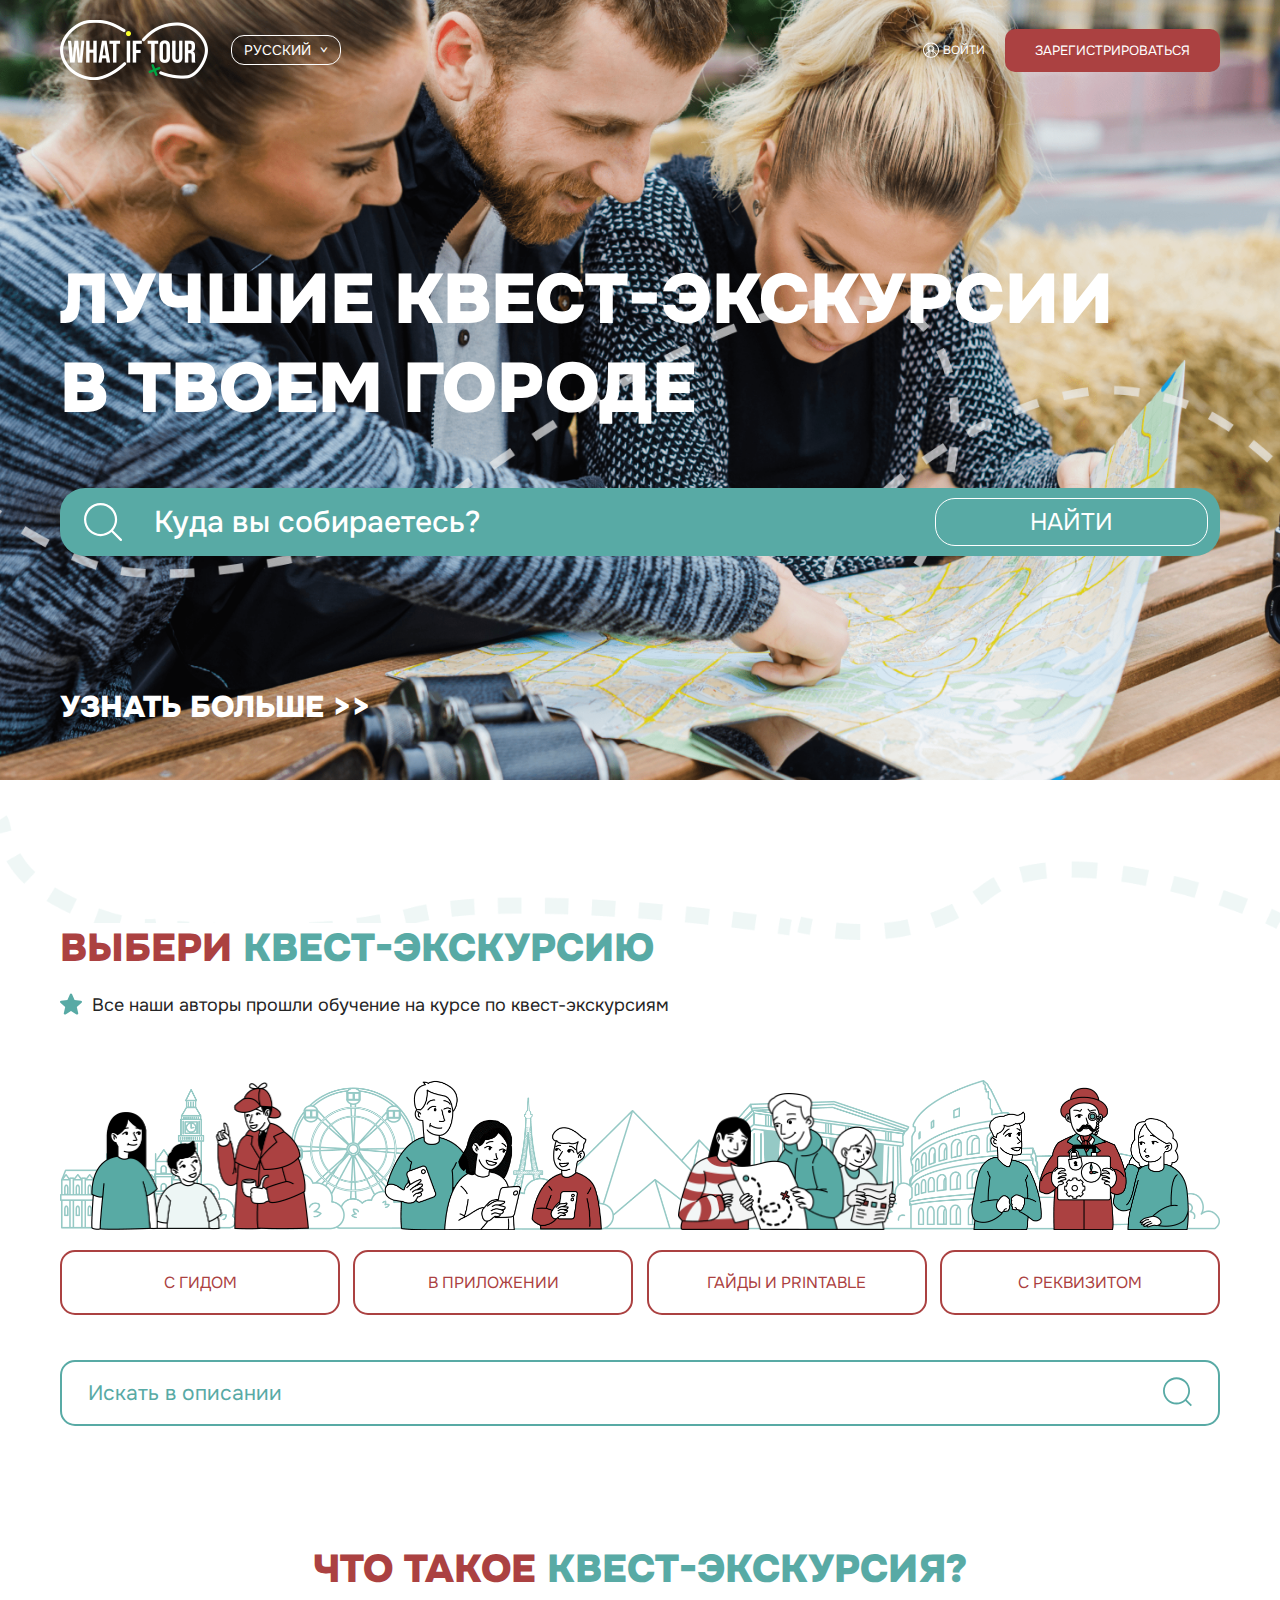
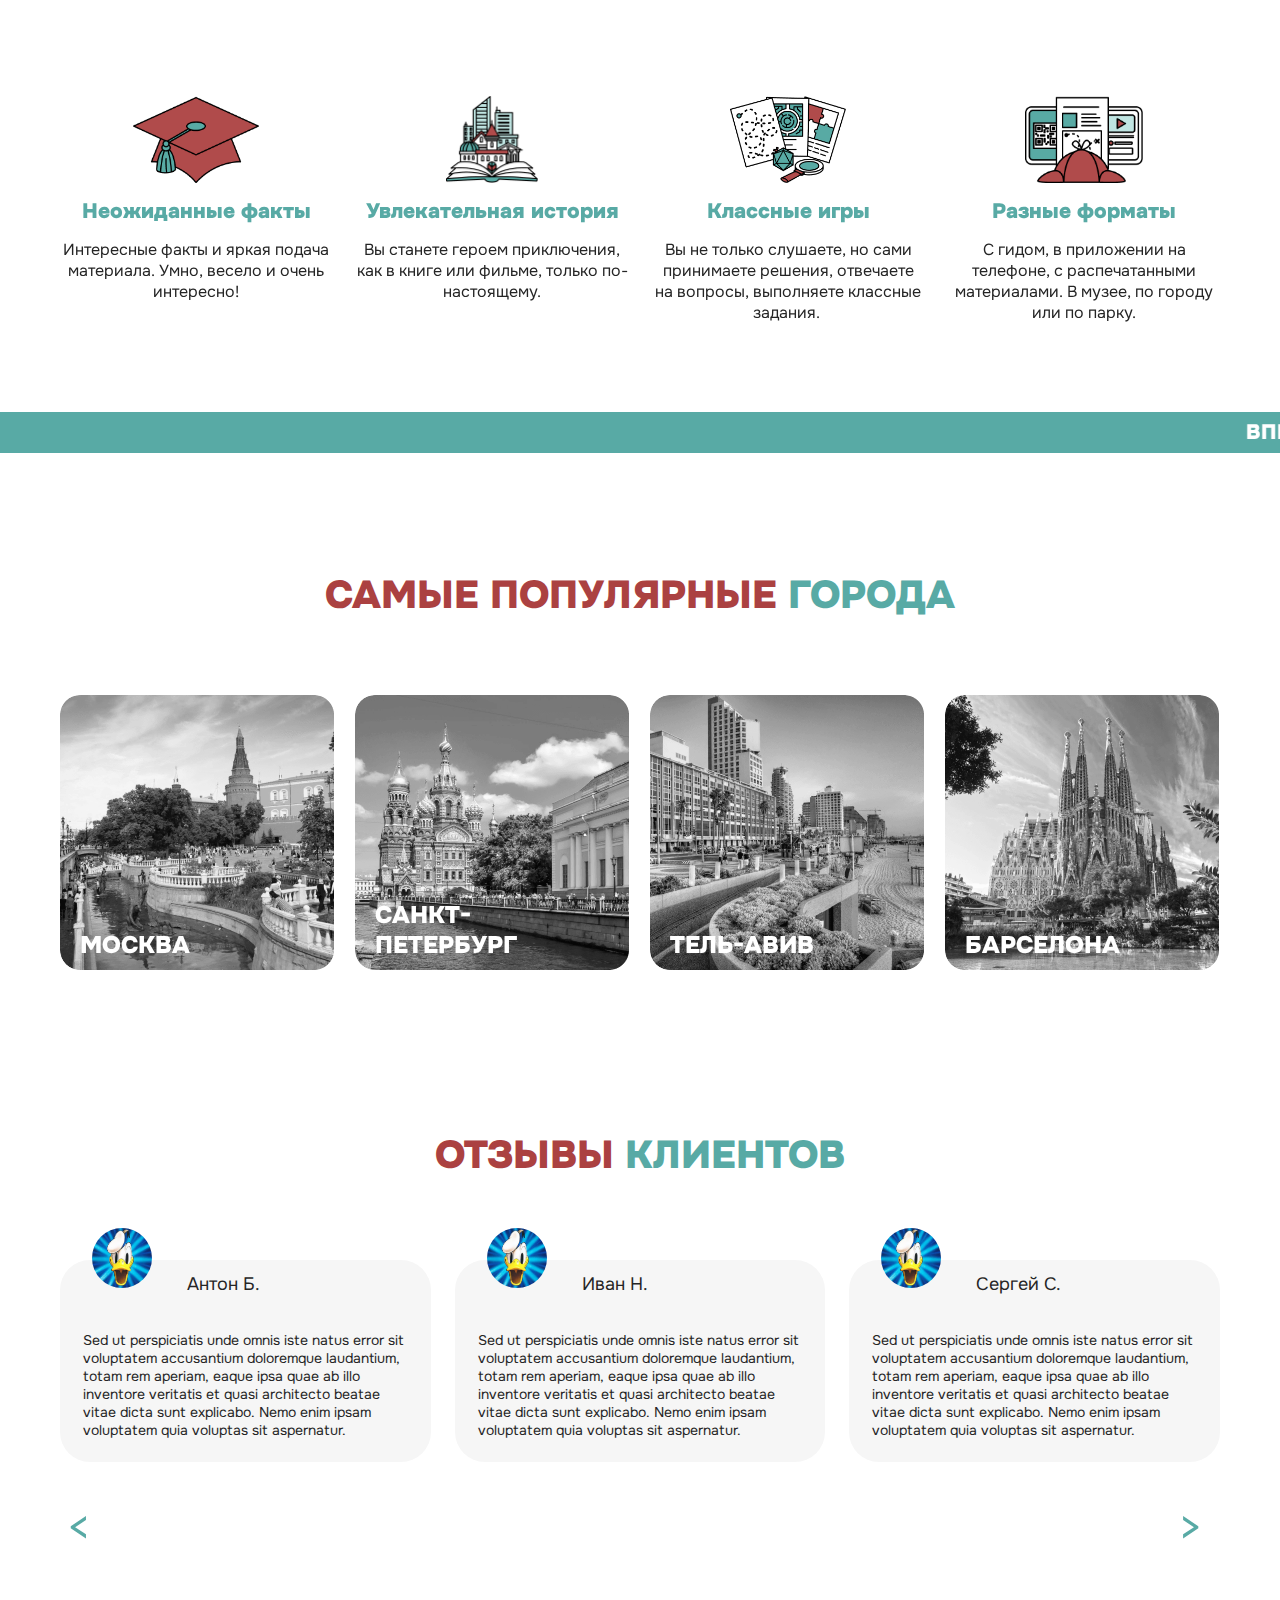
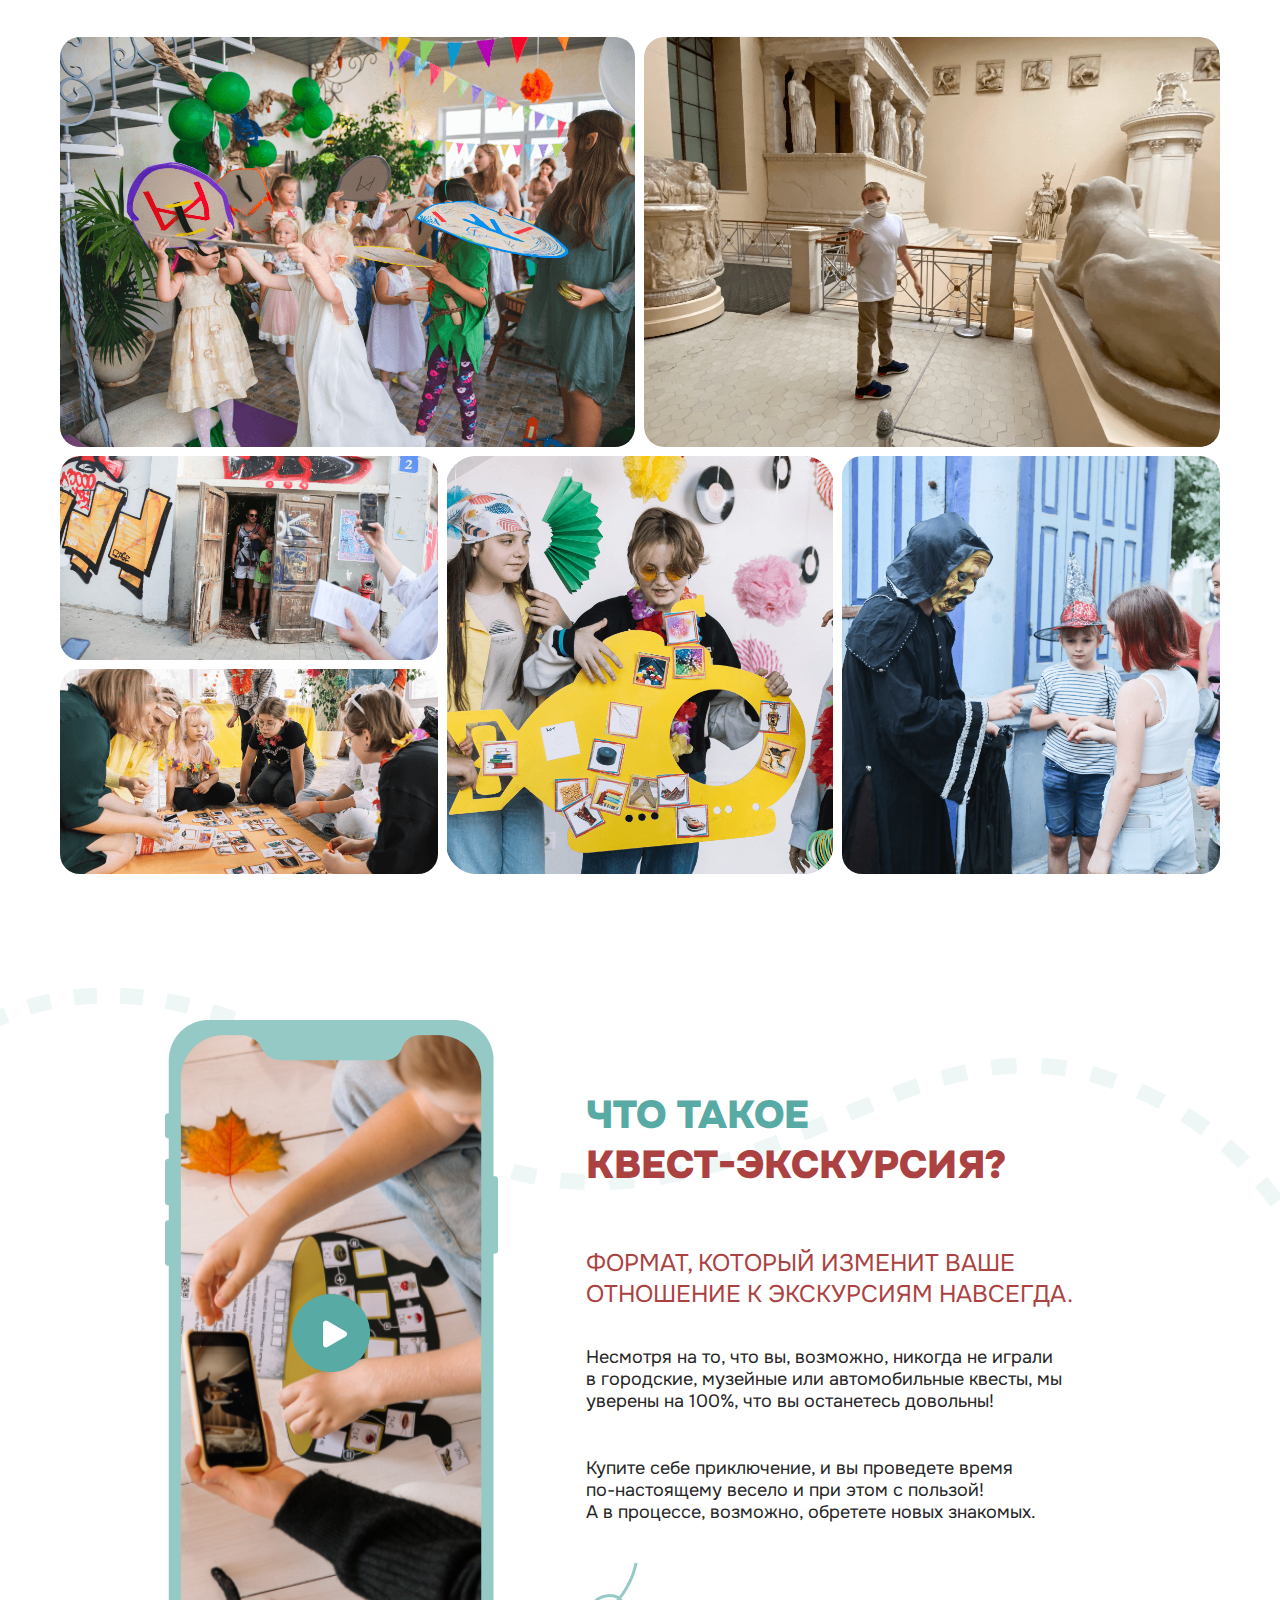
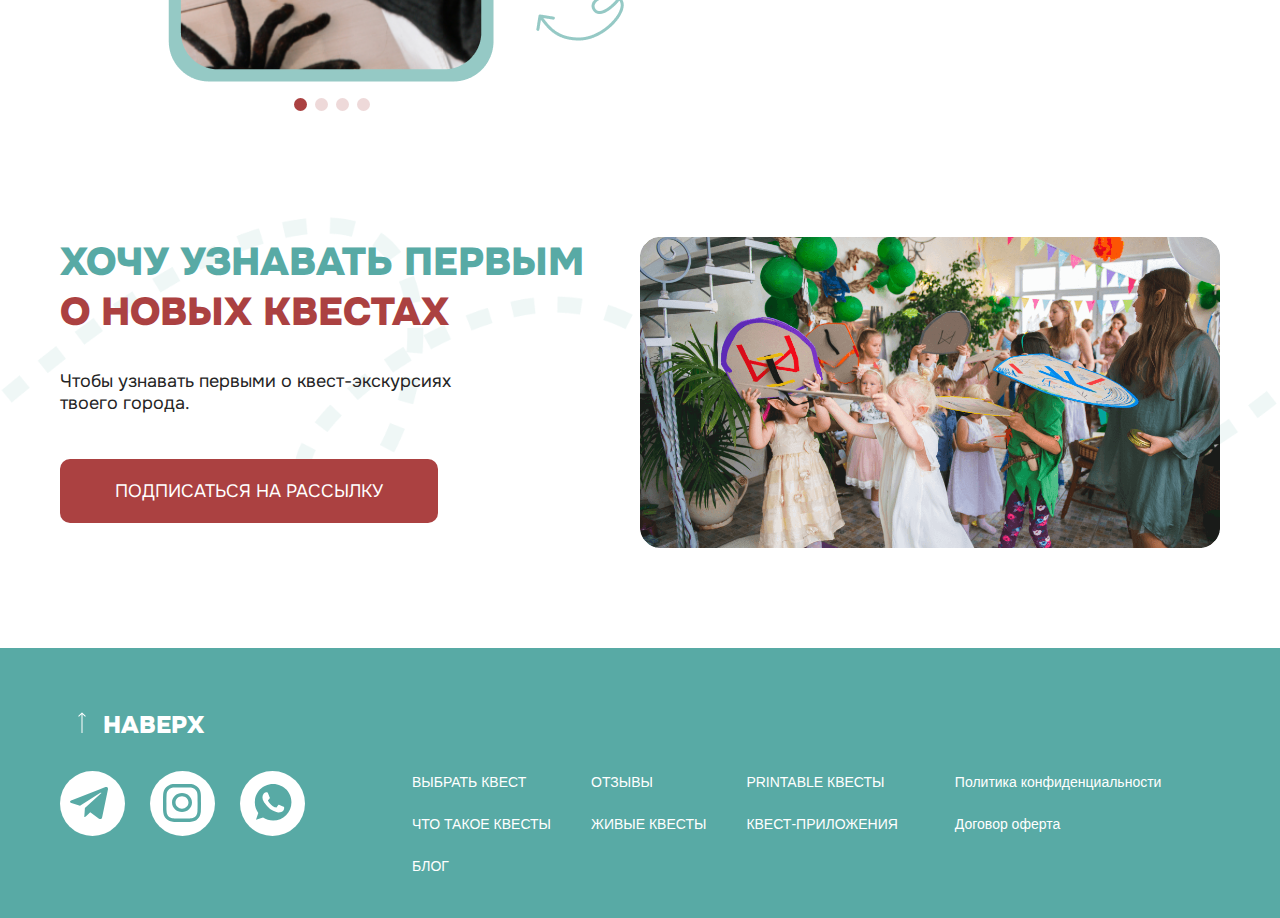
==== commit a84b4463: "feat: add mobile version of sliders" ====
--- a/index.html
+++ b/index.html
@@ -215,9 +215,13 @@
               квест-экскурсия?</span
             >
           </h2>
-          <div class="cards">
-            <div class="card-row">
-              <div class="card">
+          <div class="cards__controls">
+            <div class="swiper-button-prev"></div>
+            <div class="swiper-button-next"></div>
+          </div>
+          <div class="cards-swiper swiper">
+            <div class="cards swiper-wrapper">
+              <div class="card swiper-slide">
                 <img
                   class="card__image"
                   src="./image/card_facts.png"
@@ -229,7 +233,7 @@
                   очень интересно!
                 </p>
               </div>
-              <div class="card">
+              <div class="card swiper-slide">
                 <img
                   class="card__image"
                   src="./image/card_story.png"
@@ -241,9 +245,7 @@
                   по-настоящему.
                 </p>
               </div>
-            </div>
-            <div class="card-row">
-              <div class="card">
+              <div class="card swiper-slide">
                 <img
                   class="card__image"
                   src="./image/card_games.png"
@@ -255,7 +257,7 @@
                   на вопросы, выполняете классные задания. 
                 </p>
               </div>
-              <div class="card">
+              <div class="card swiper-slide">
                 <img
                   class="card__image"
                   src="./image/card_formats.png"
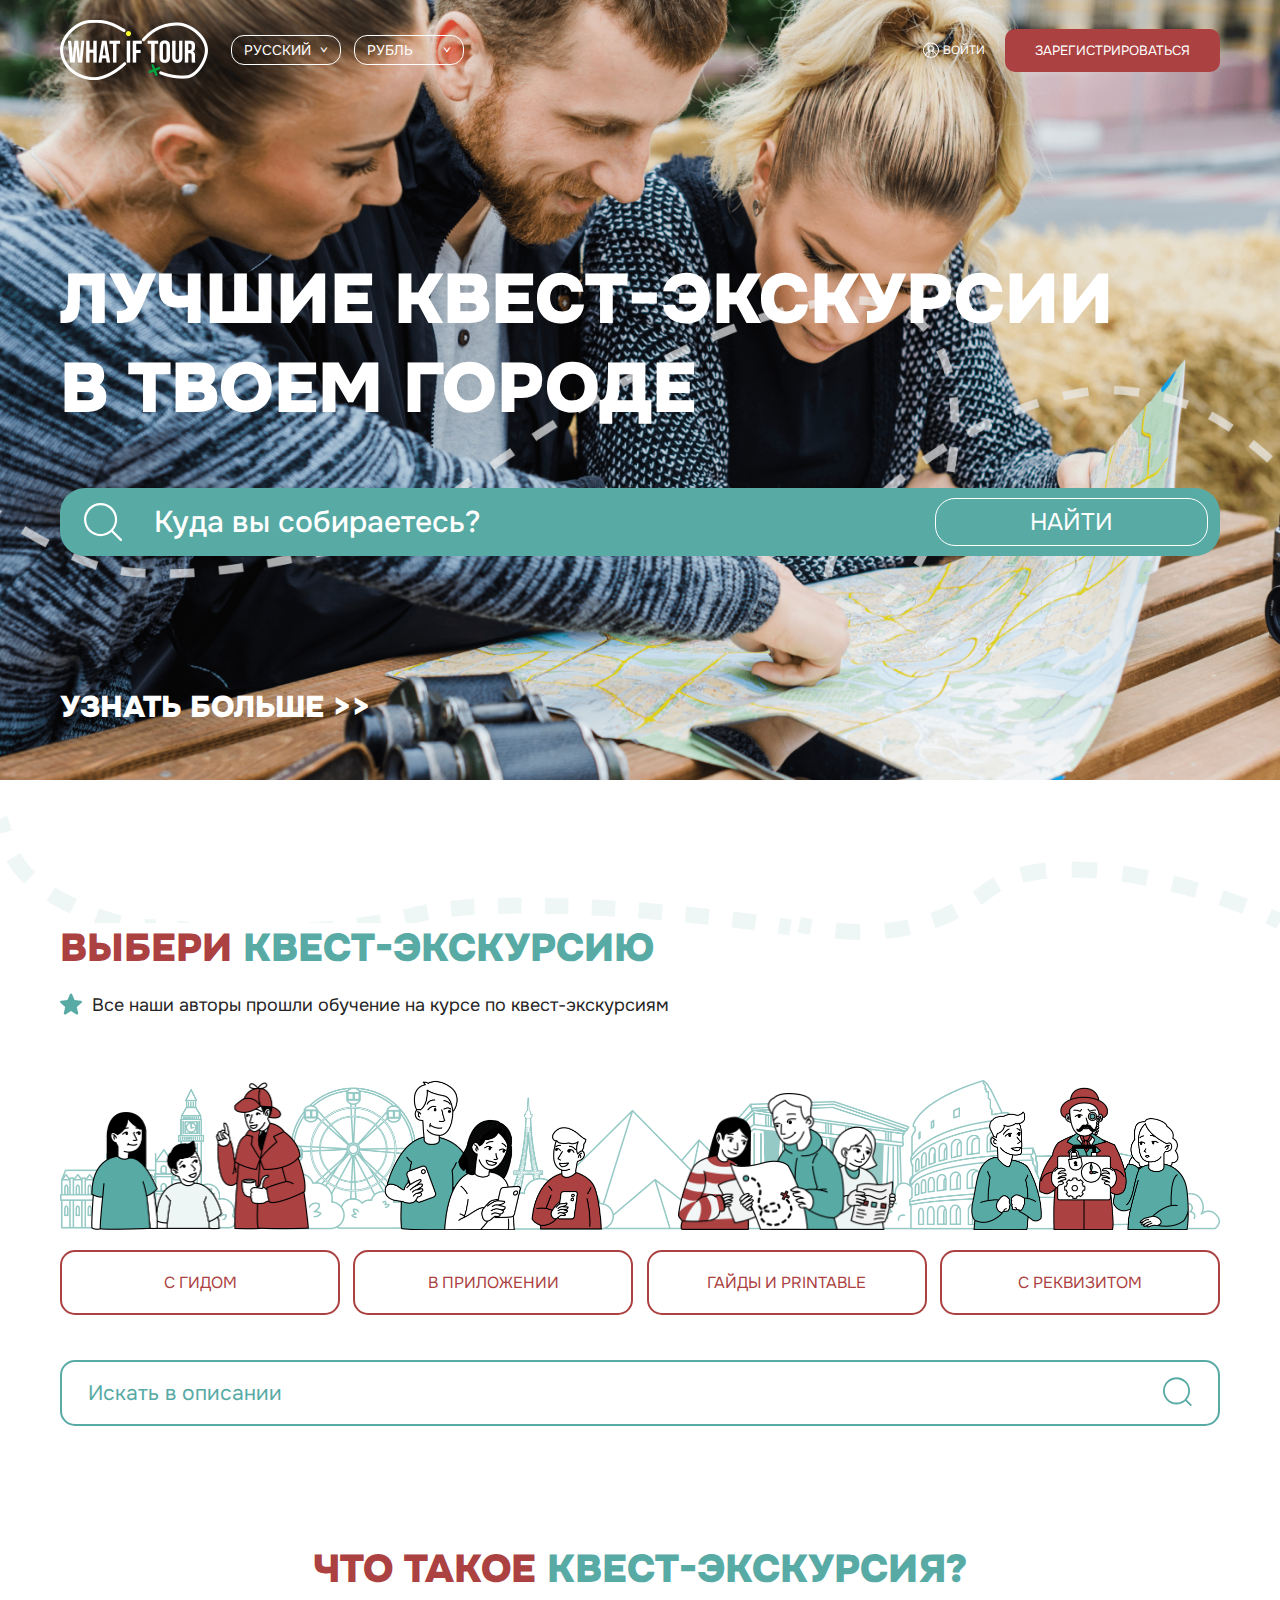
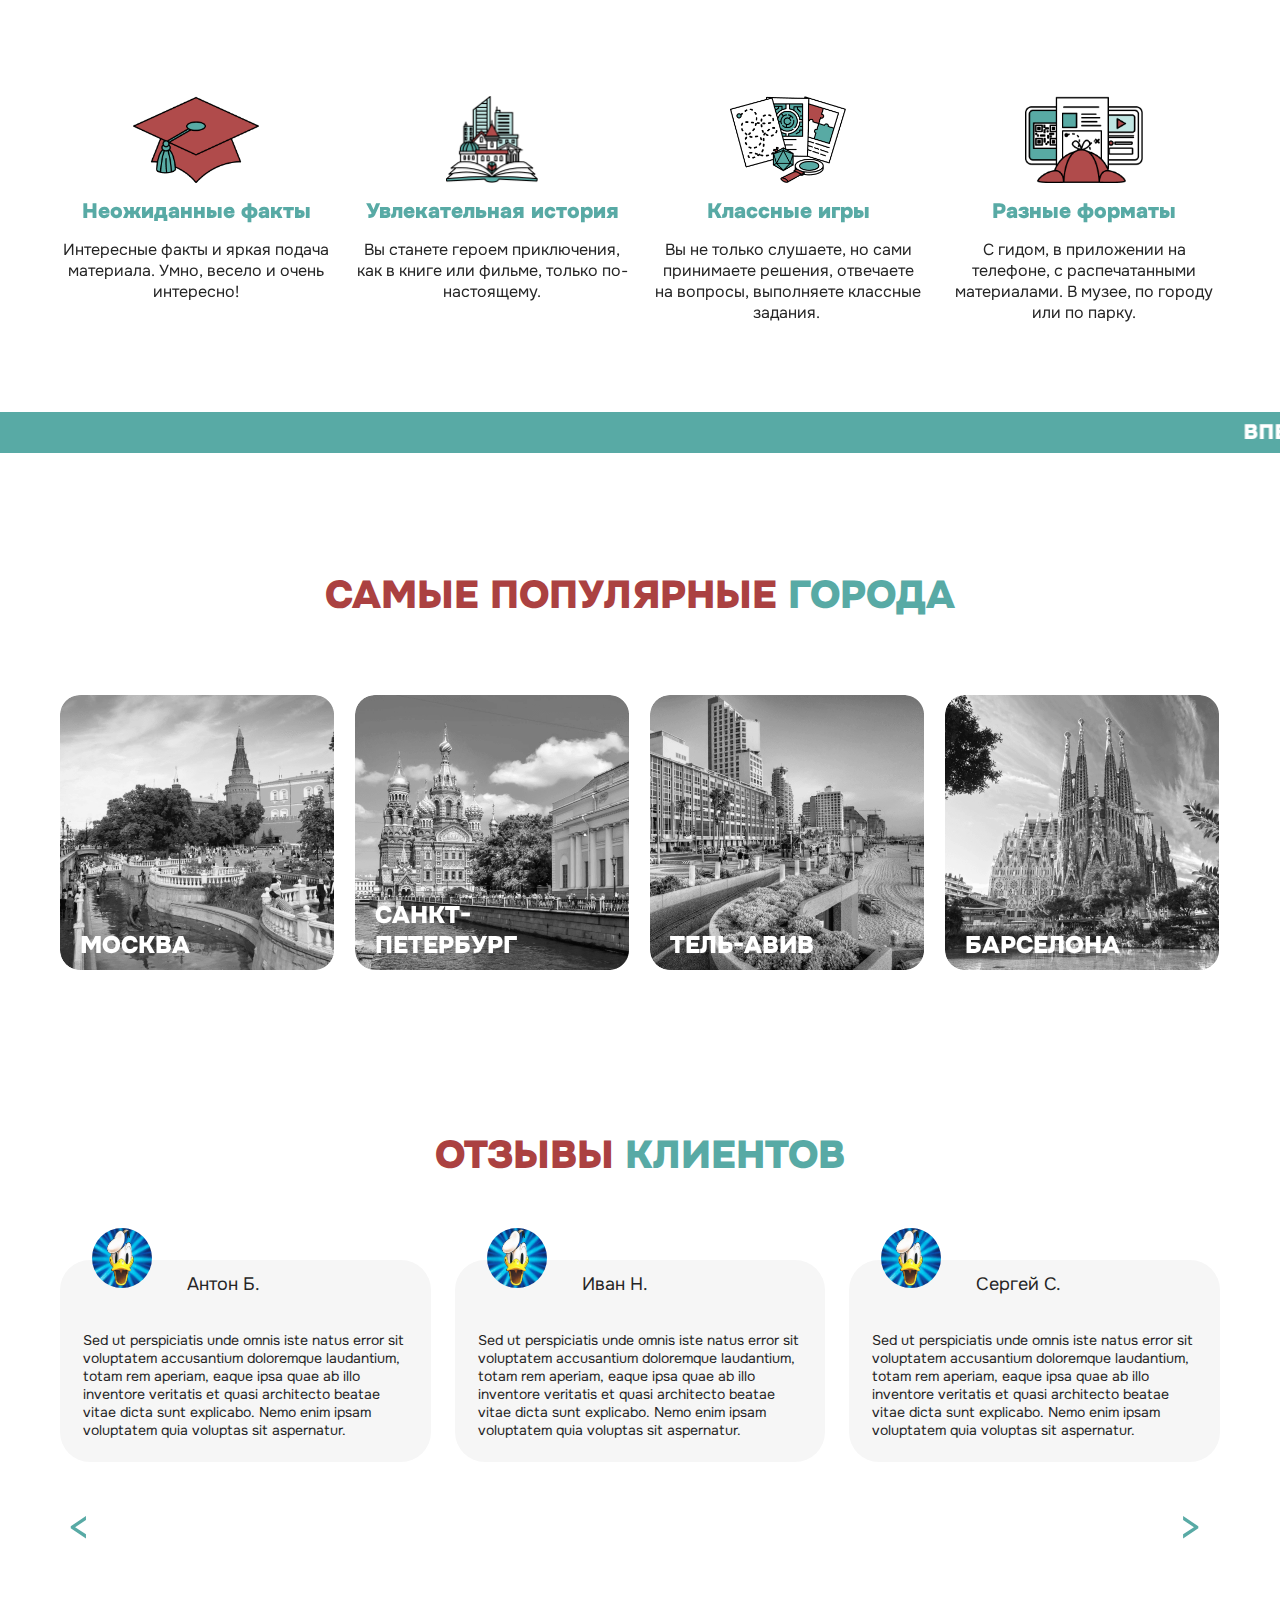
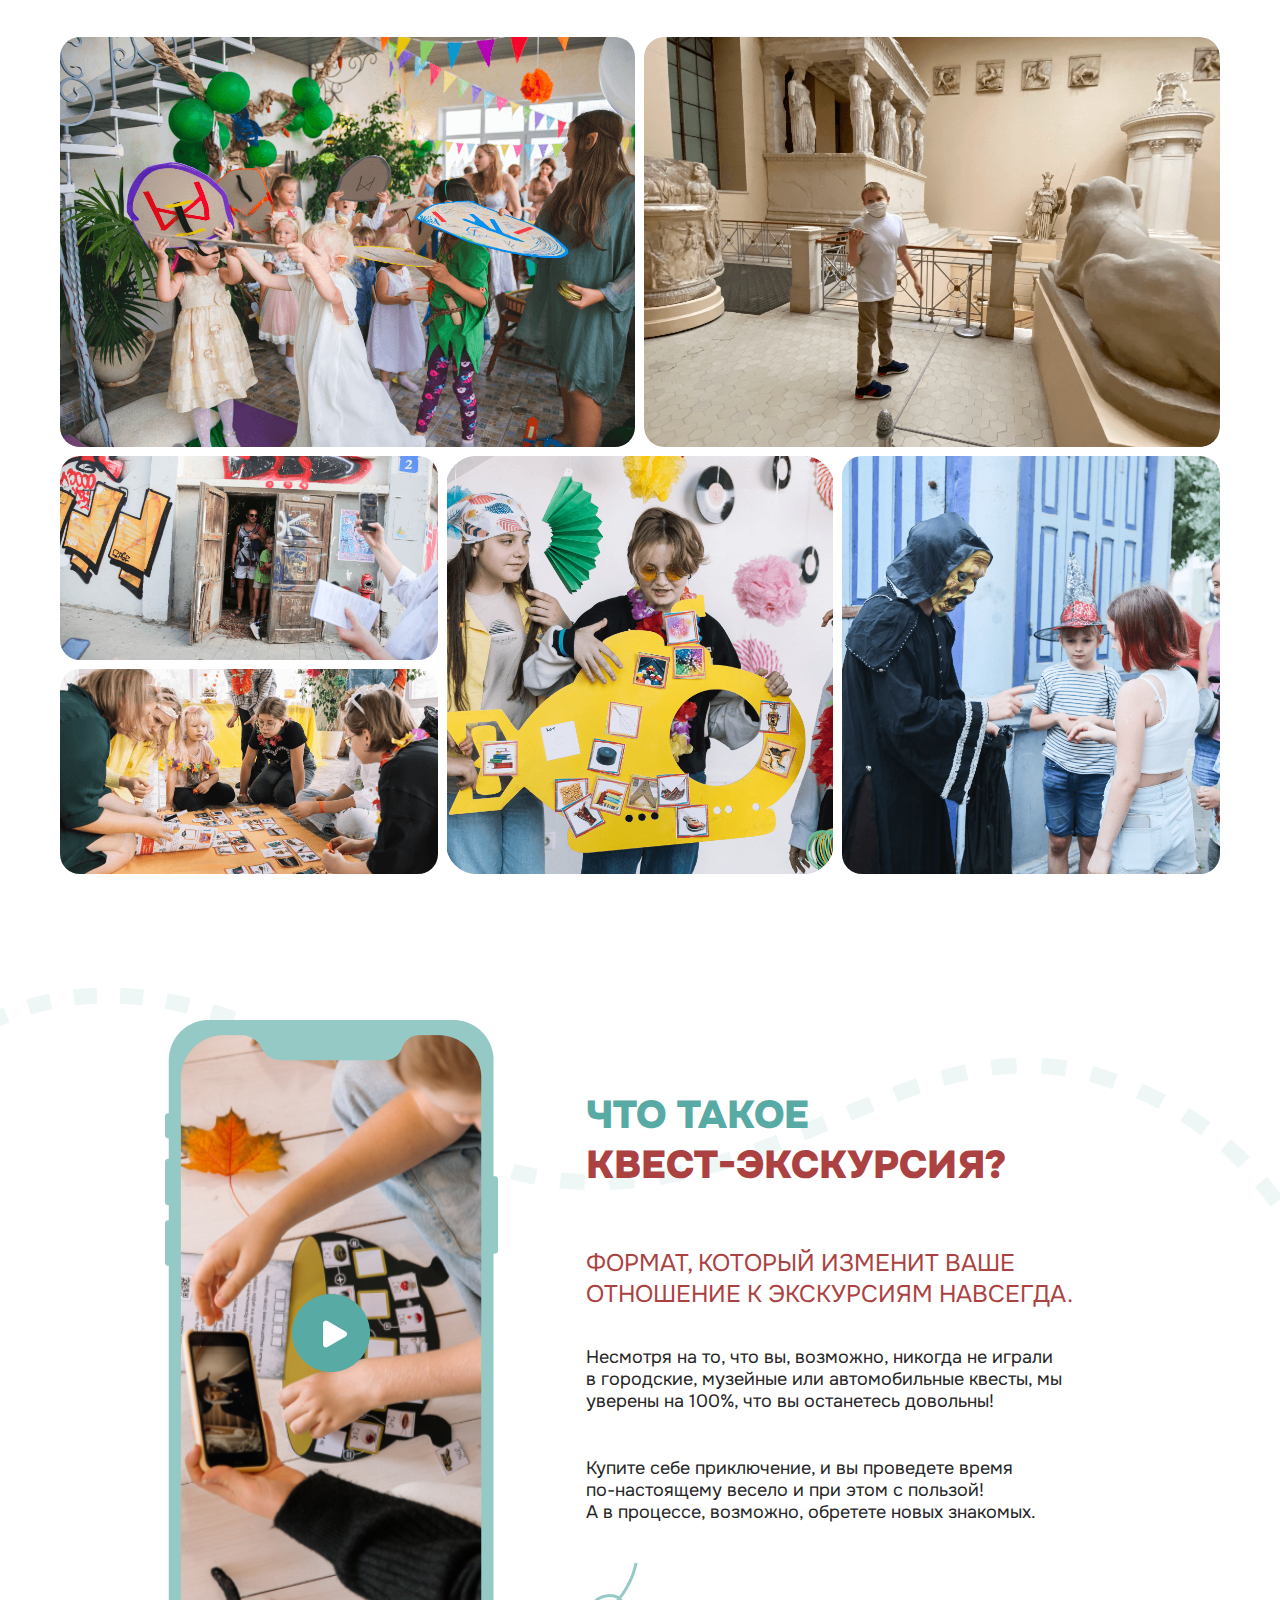
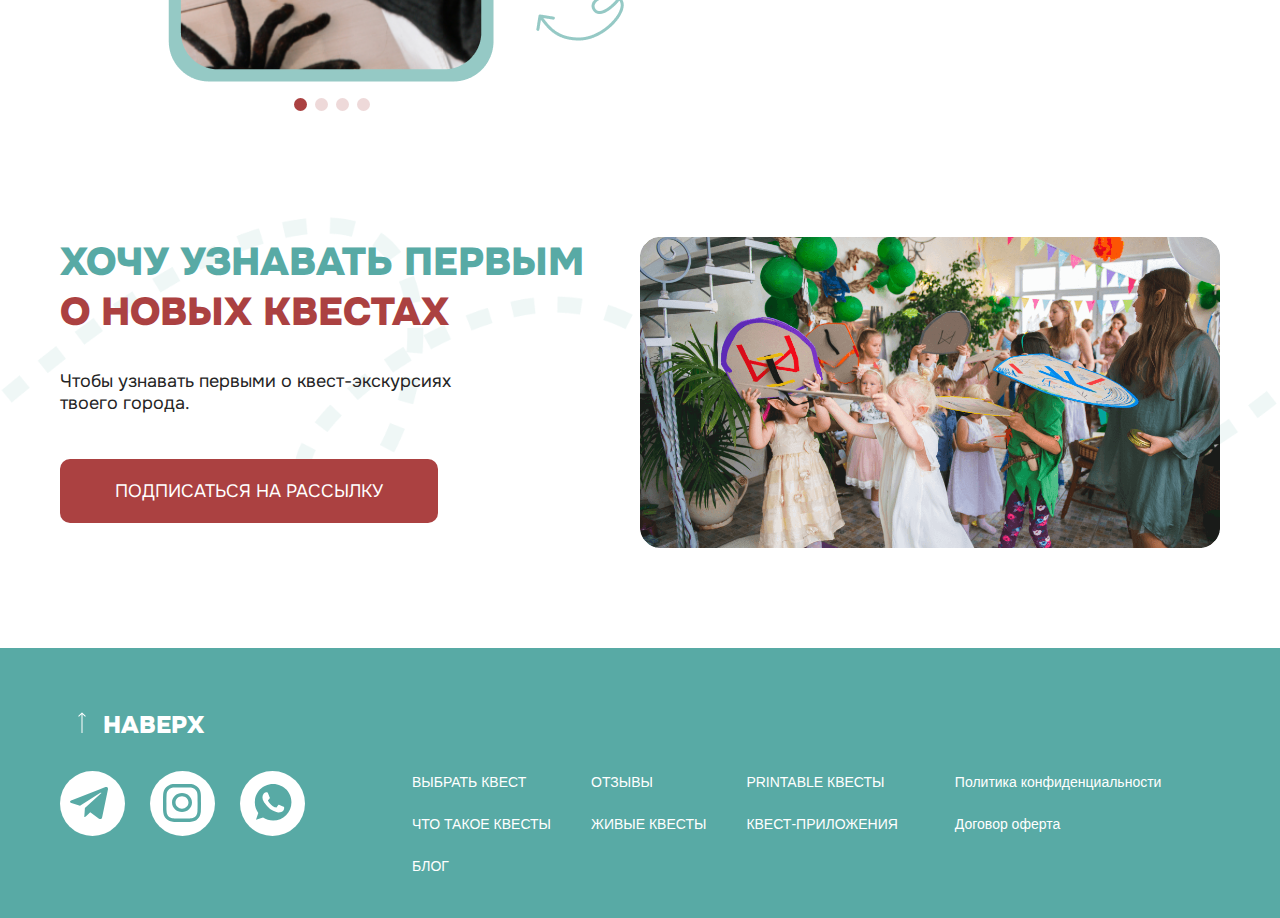
==== commit 2486c9de: "fix: fix custom selects" ====
--- a/index.html
+++ b/index.html
@@ -27,21 +27,31 @@
             alt="What If Tour"
           />
         </a>
-        <div class="select-wrapper" id="select-wrapper">
-          <input id="select" type="hidden" name="language" value="" />
-          <span id="select-value">Русский</span>
-          <ul class="custom-select" id="custom-select">
+        <div class="select-wrapper" id="select-wrapper-language">
+          <input id="select-language" type="hidden" name="language" value="" />
+          <span id="select-value-language">Русский</span>
+          <ul class="custom-select" id="custom-select-language">
             <li class="custom-select__option" data-value="ru">Русский</li>
             <li class="custom-select__option" data-value="en">English</li>
             <li class="custom-select__option" data-value="es">Espanol</li>
             <li class="custom-select__option" data-value="is">עברית</li>
           </ul>
         </div>
+        <div class="select-wrapper" id="select-wrapper-currency">
+          <input id="select-currency" type="hidden" name="currency" value="" />
+          <span id="select-value-currency">Рубль</span>
+          <ul class="custom-select" id="custom-select-currency">
+            <li class="custom-select__option" data-value="rub">Рубль</li>
+            <li class="custom-select__option" data-value="usd">Dollar</li>
+            <li class="custom-select__option" data-value="eur">Euro</li>
+            <li class="custom-select__option" data-value="nis">שקל</li>
+          </ul>
+        </div>
       </div>
       <div class="header__user-info">
         <a class="header__user-link" href="#">
           <img src="./image/user.svg" alt="User" />
-          Войти
+          <span>Войти</span>
         </a>
         <button class="button button_secondary">Зарегистрироваться</button>
       </div>
@@ -51,6 +61,7 @@
         </a>
         <div class="burger-icon" id="burger-icon"></div>
         <div class="burger-menu" id="burger-menu">
+          <div class="burger-menu__close" id="close-burger"></div>
           <div class="burger-menu__select-wrapper">
             <div class="burger-menu__select">
               Русский
@@ -60,7 +71,6 @@
               Рубль
               <img src="./image/arrow-select_secondary.svg" />
             </div>
-            <div class="burger-menu__close" id="close-burger"></div>
           </div>
           <div class="burger-menu__user">
             <img src="./image/user_secondary.svg" alt="" />
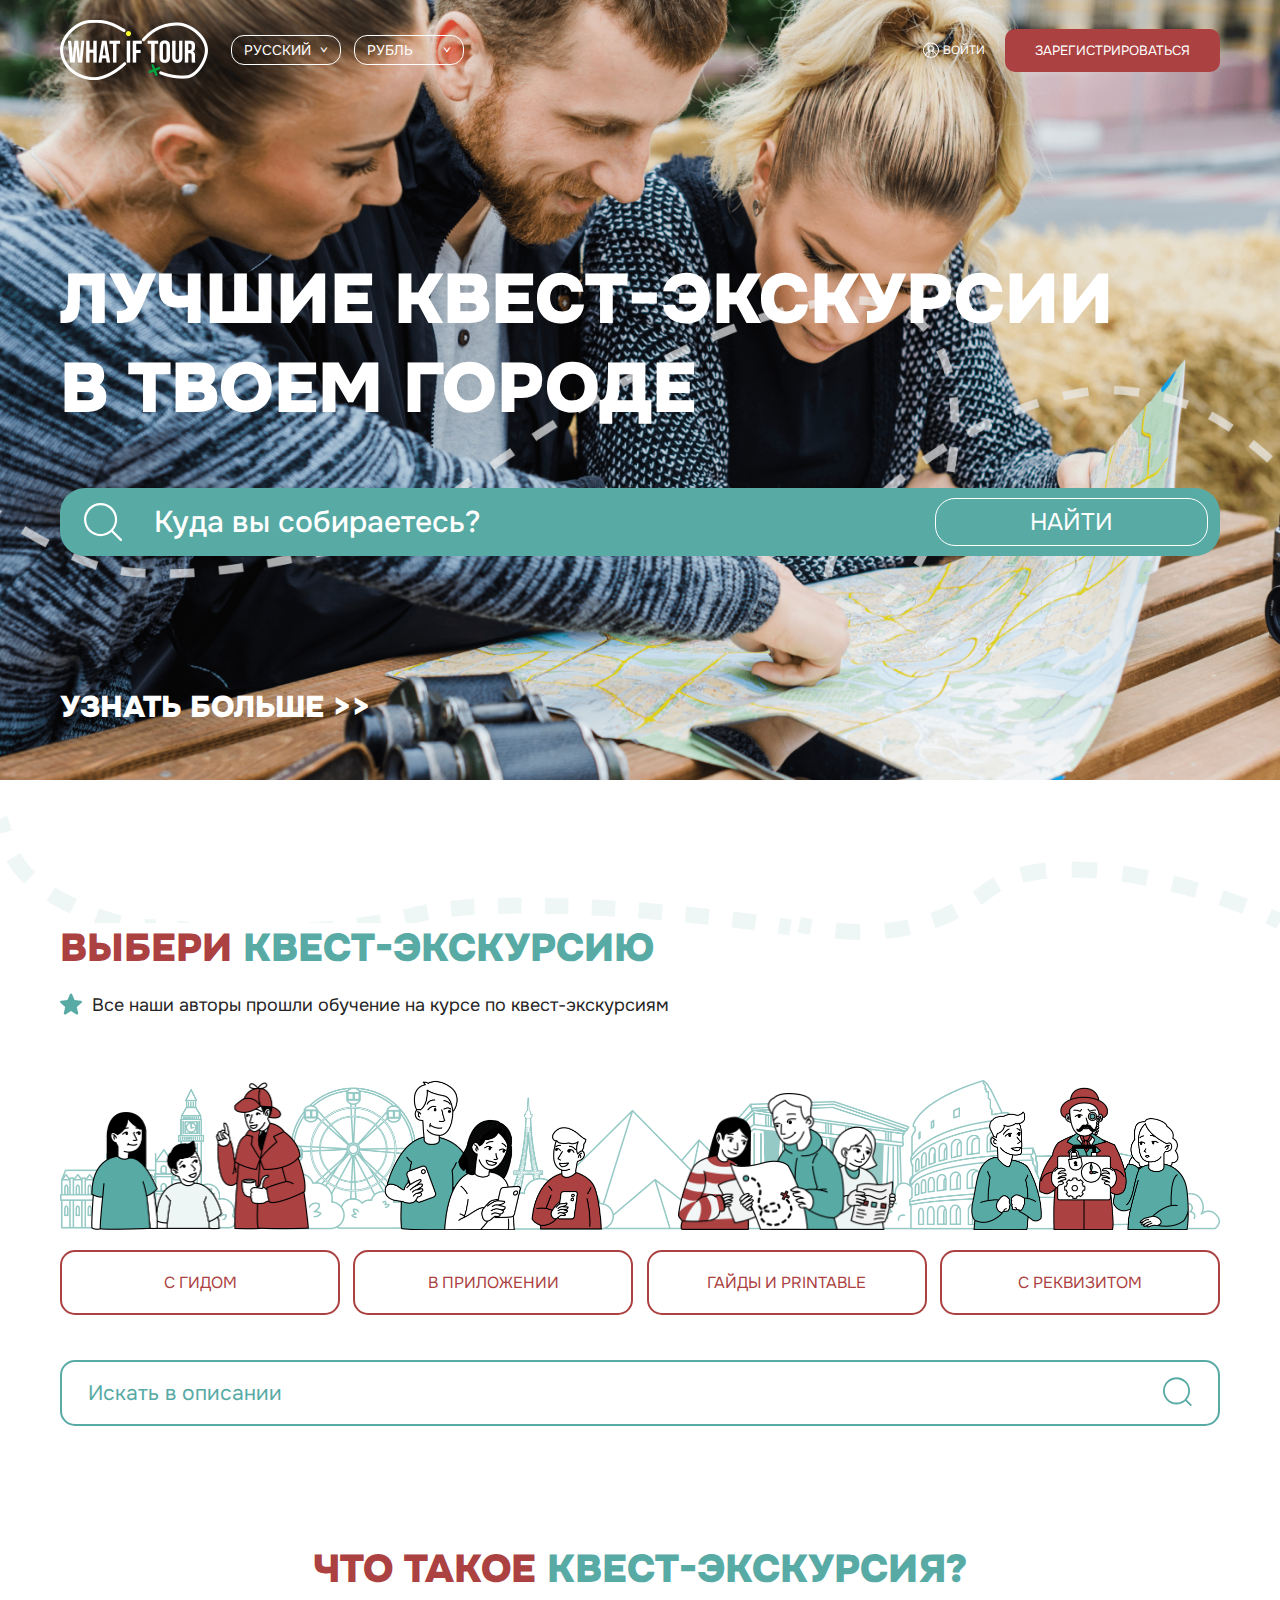
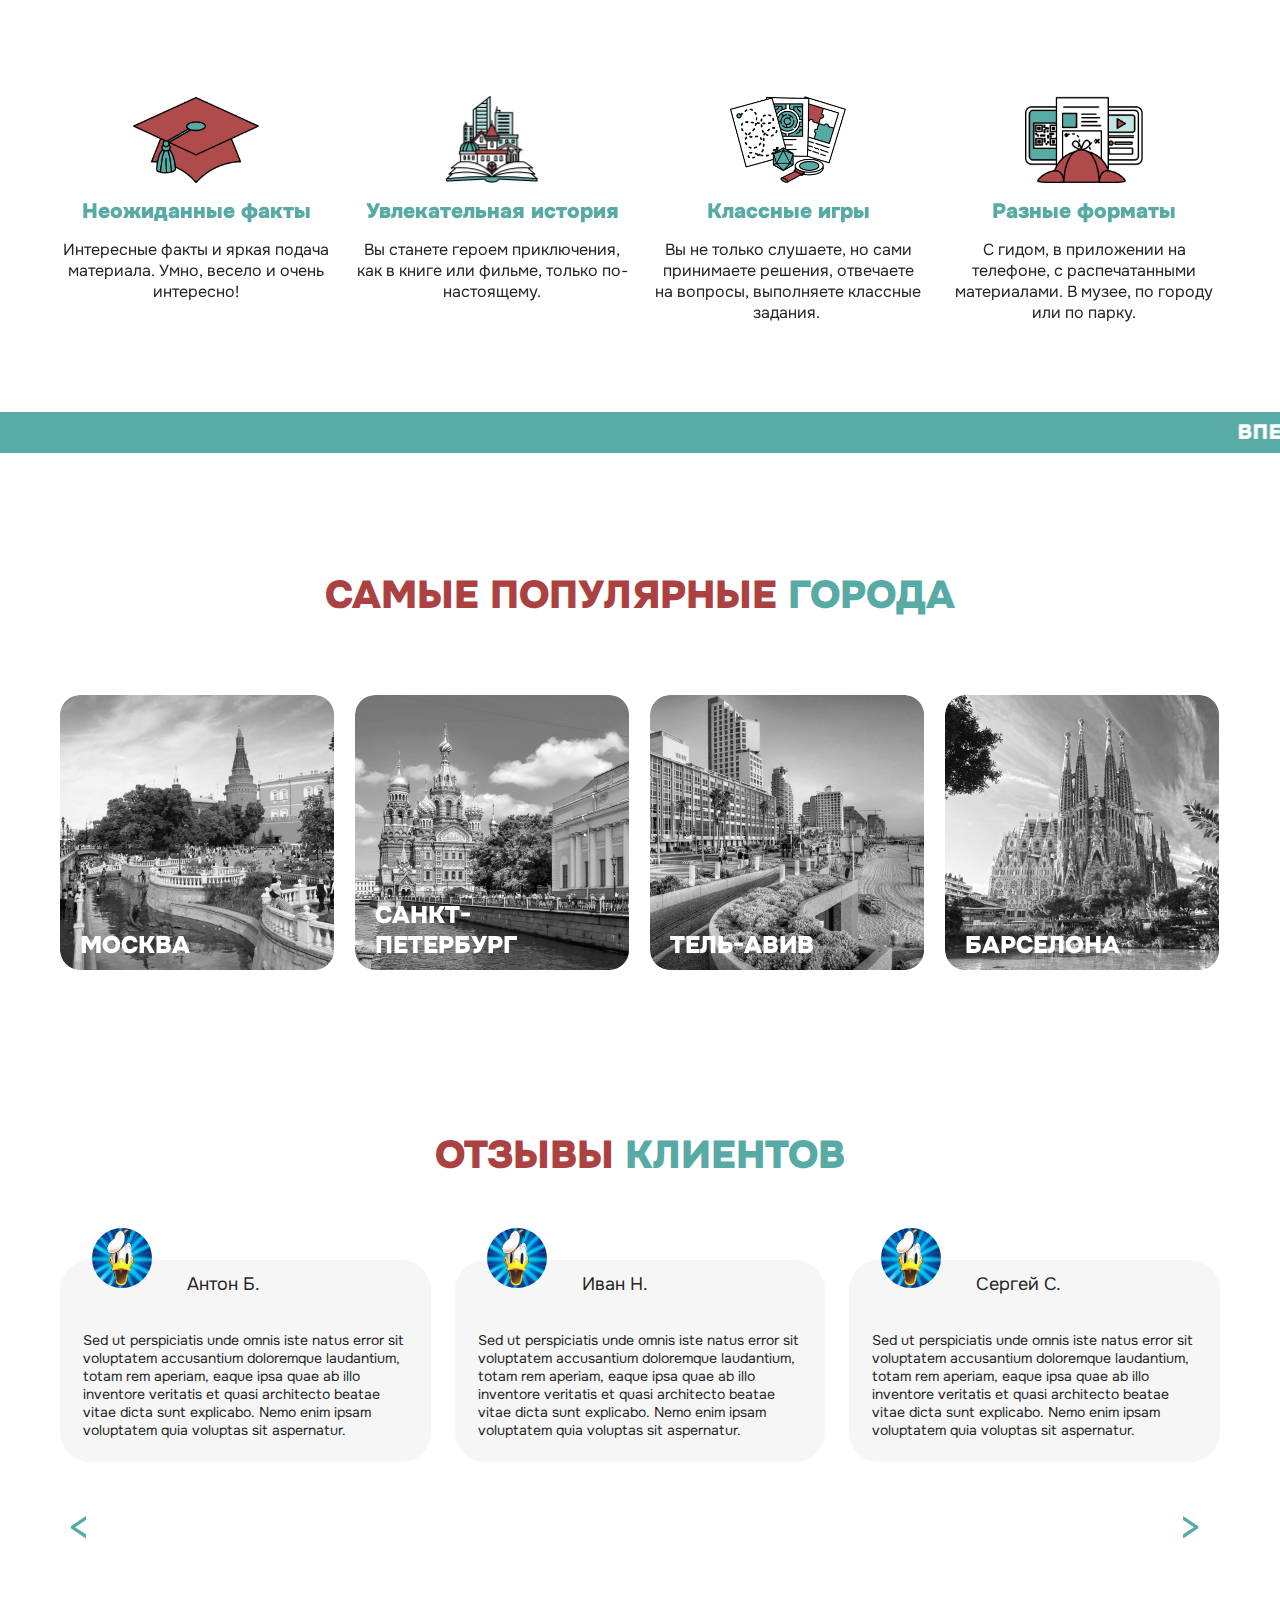
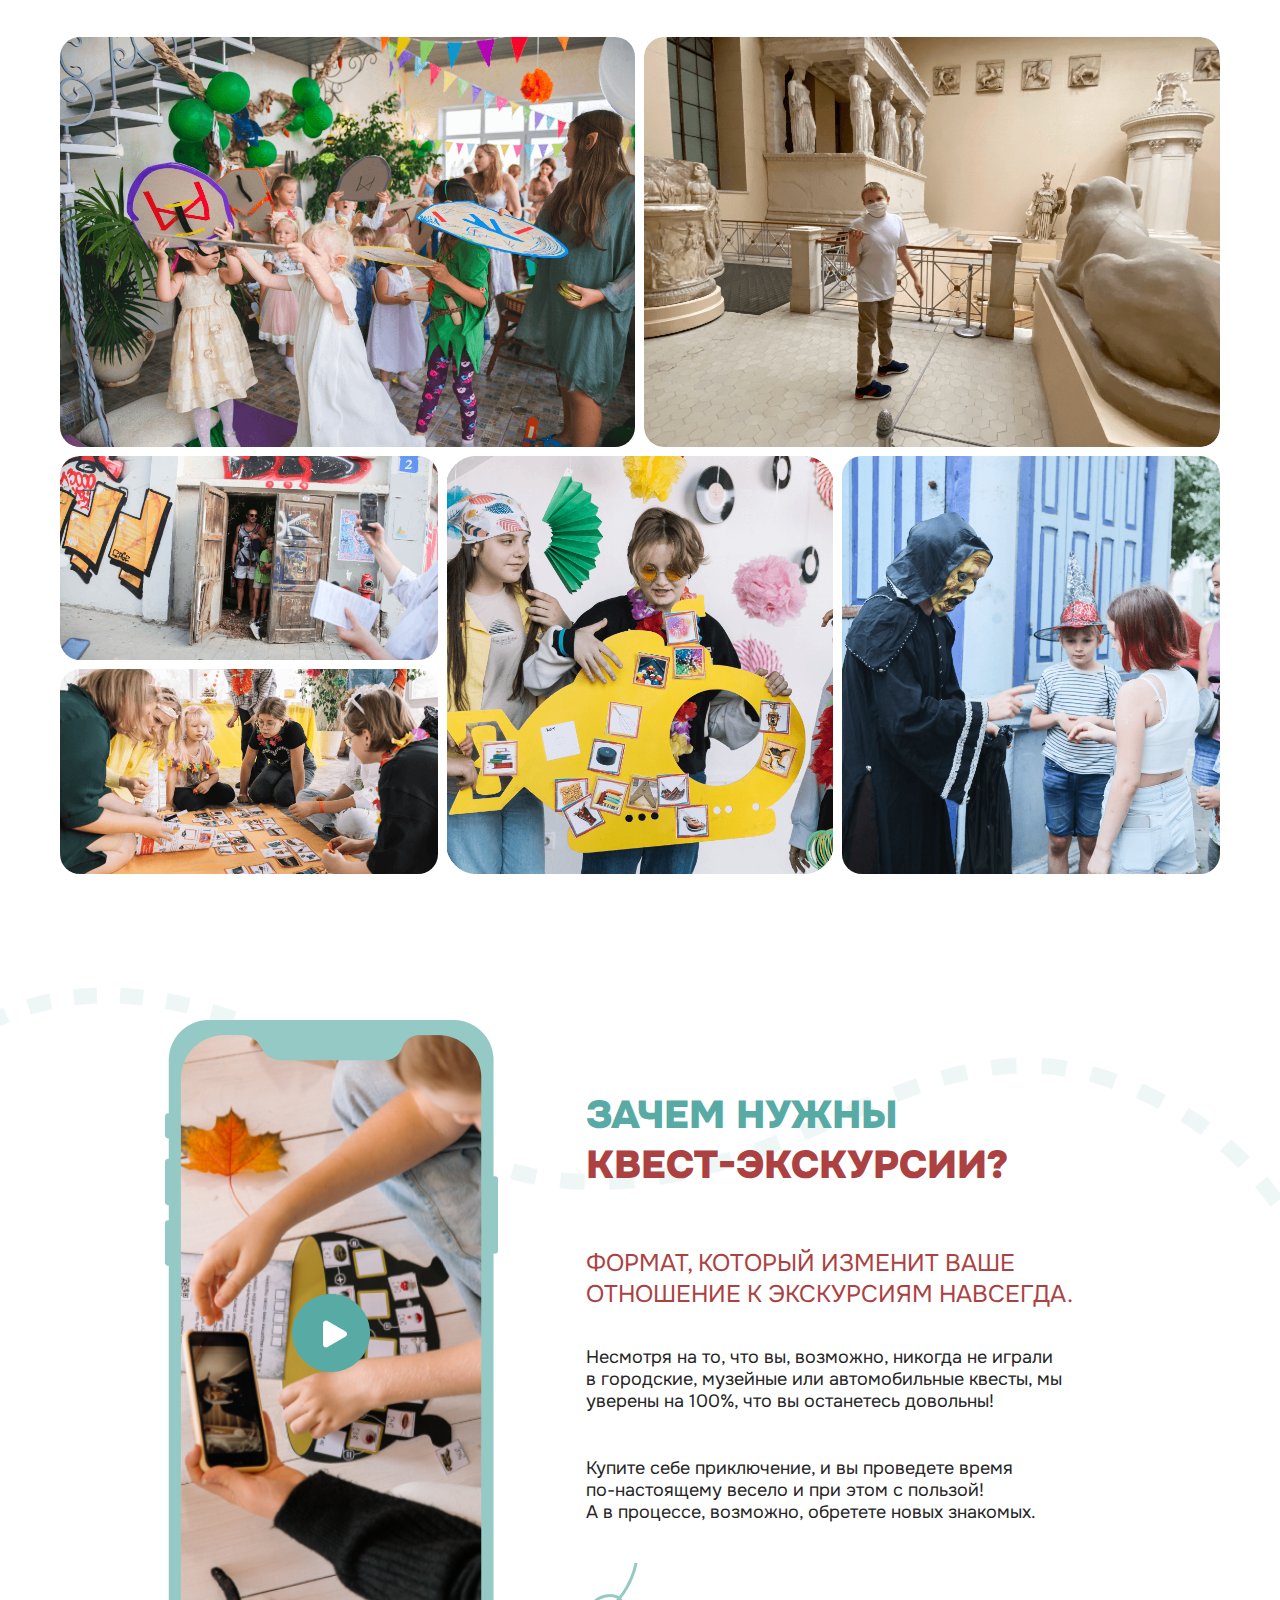
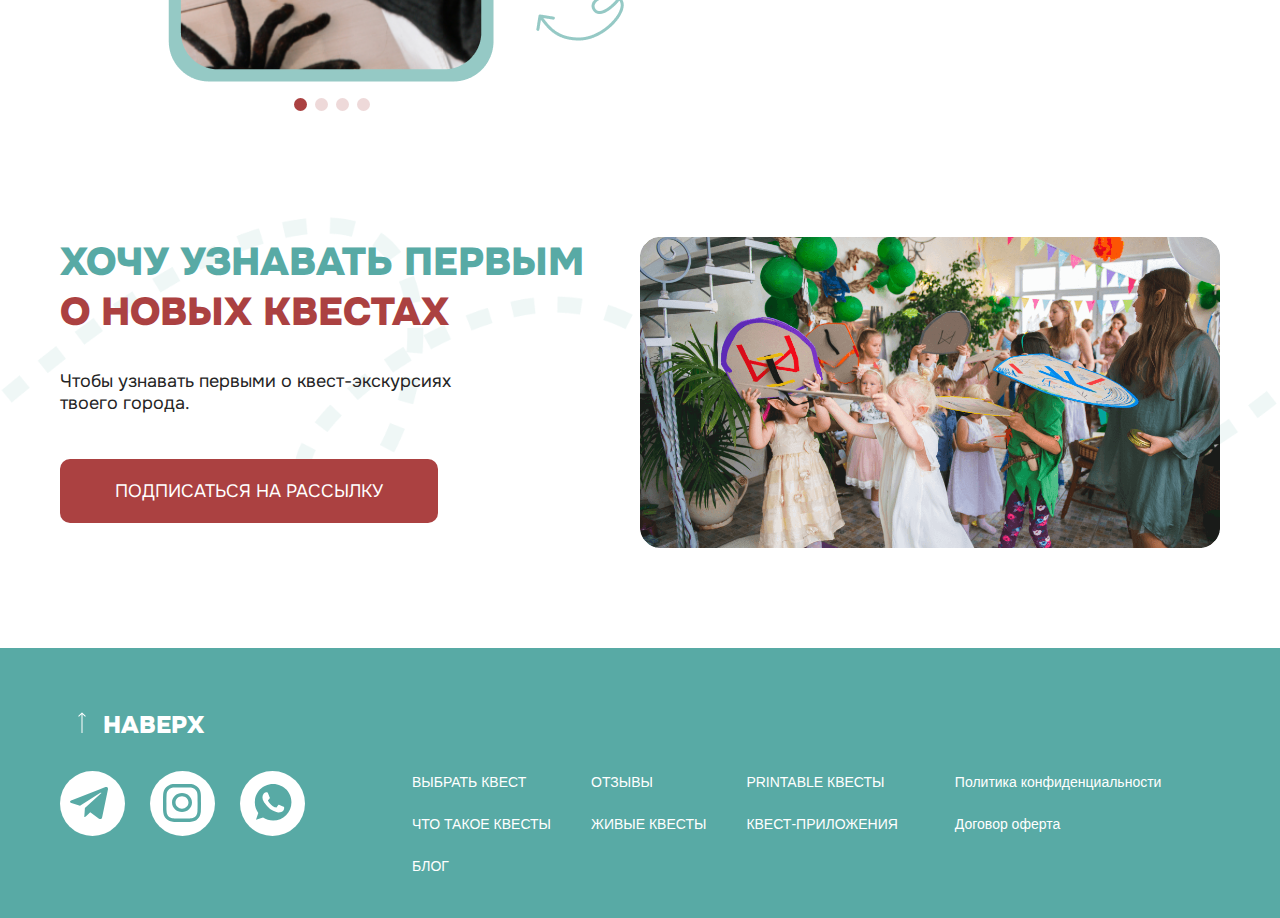
==== commit 1a6180b5: "fix: fix minor bugs" ====
--- a/index.html
+++ b/index.html
@@ -552,8 +552,8 @@
 
           <div class="section__content">
             <h2 class="section__title">
-              <span class="section__title_primary">Что такое</span>
-              <span class="text_nowrap">квест-экскурсия?</span>
+              <span class="section__title_primary">Зачем нужны</span>
+              <span class="text_nowrap">квест-экскурсии?</span>
             </h2>
             <h4 class="section__subtitle">
               Формат, который изменит ваше отношение к экскурсиям навсегда.
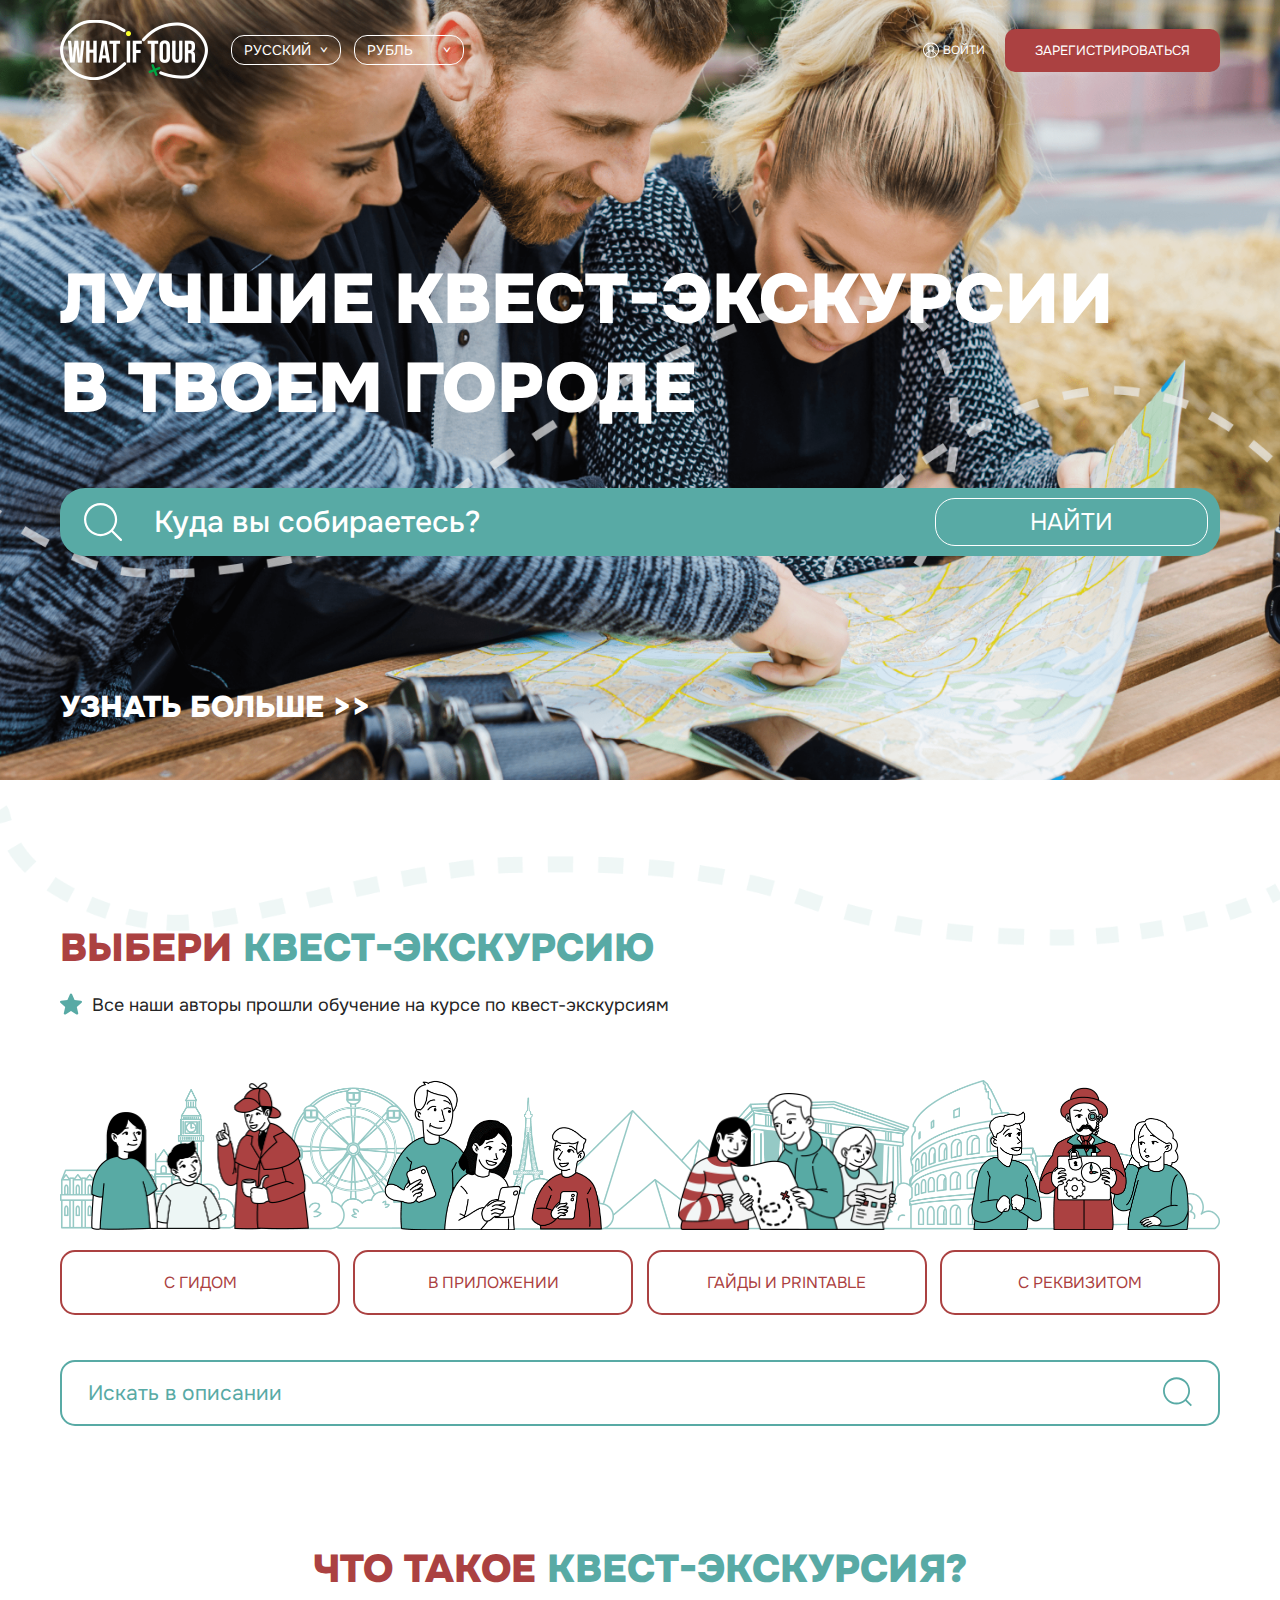
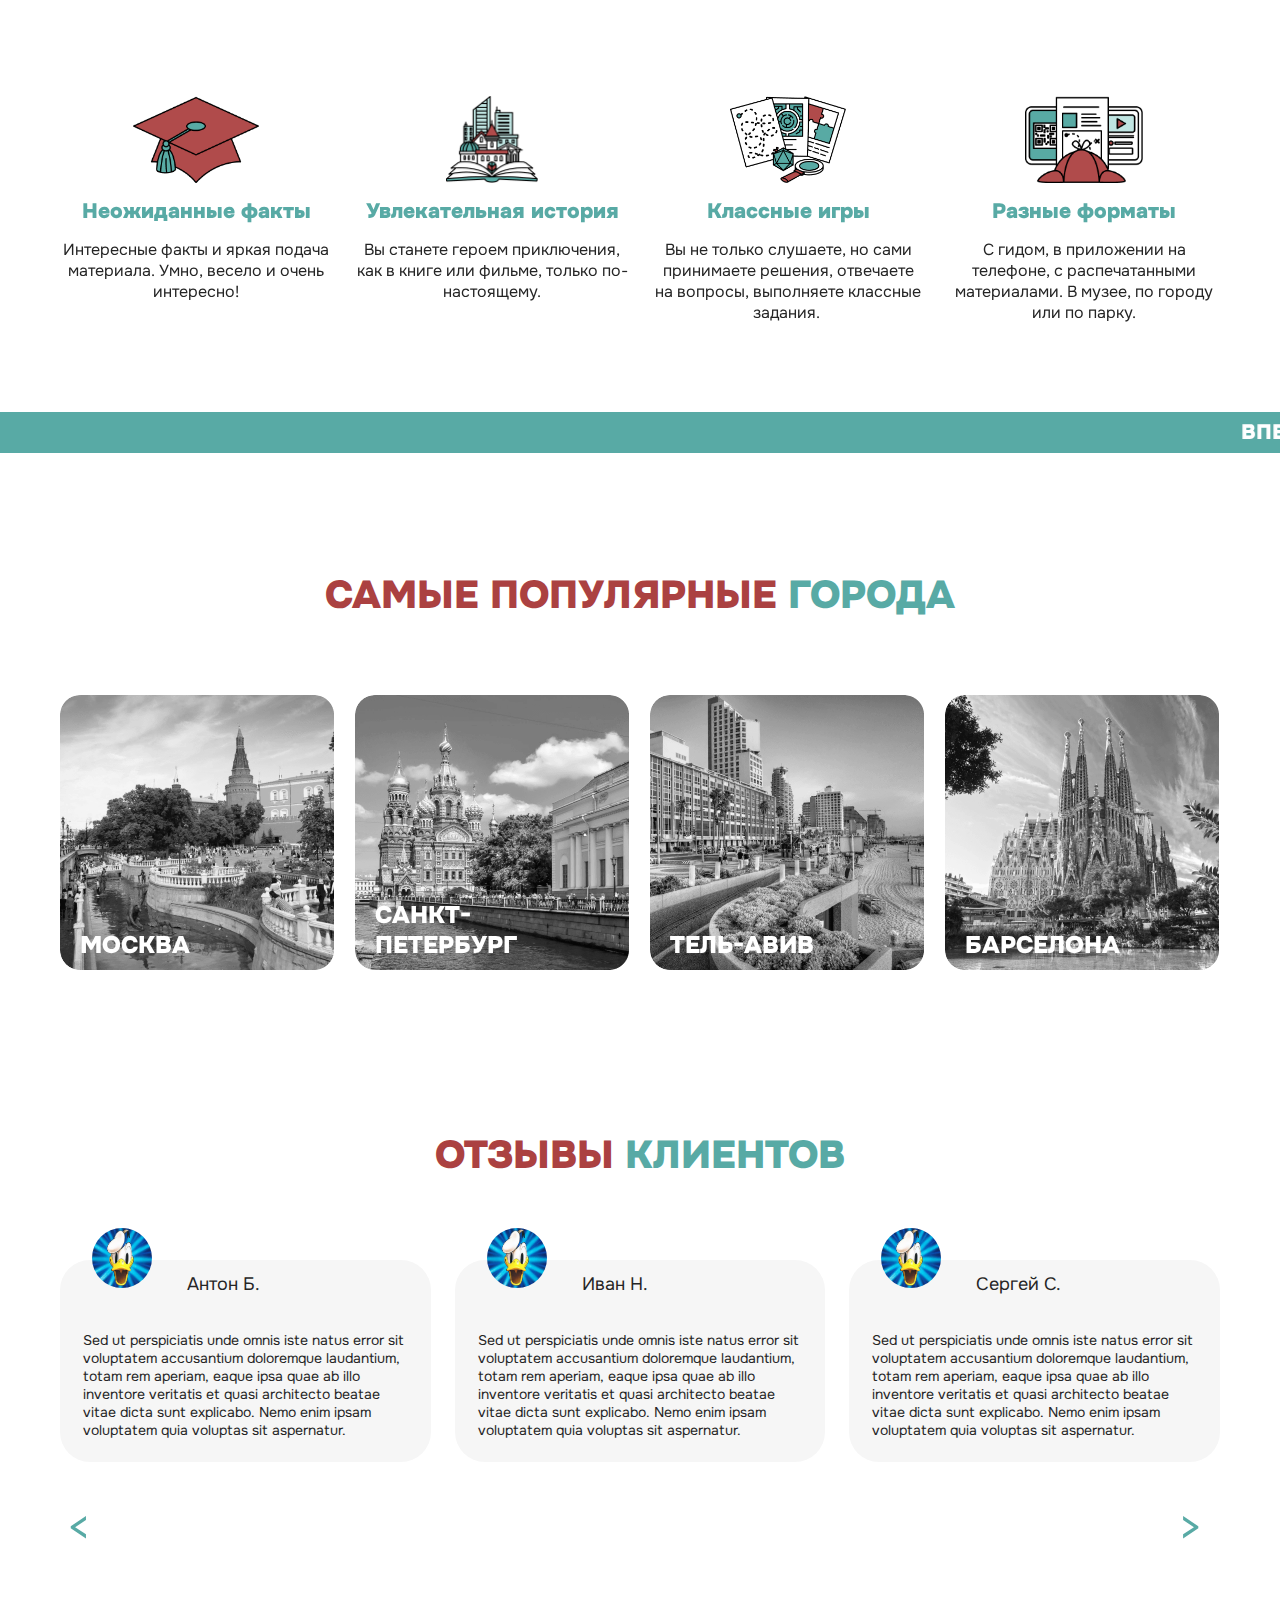
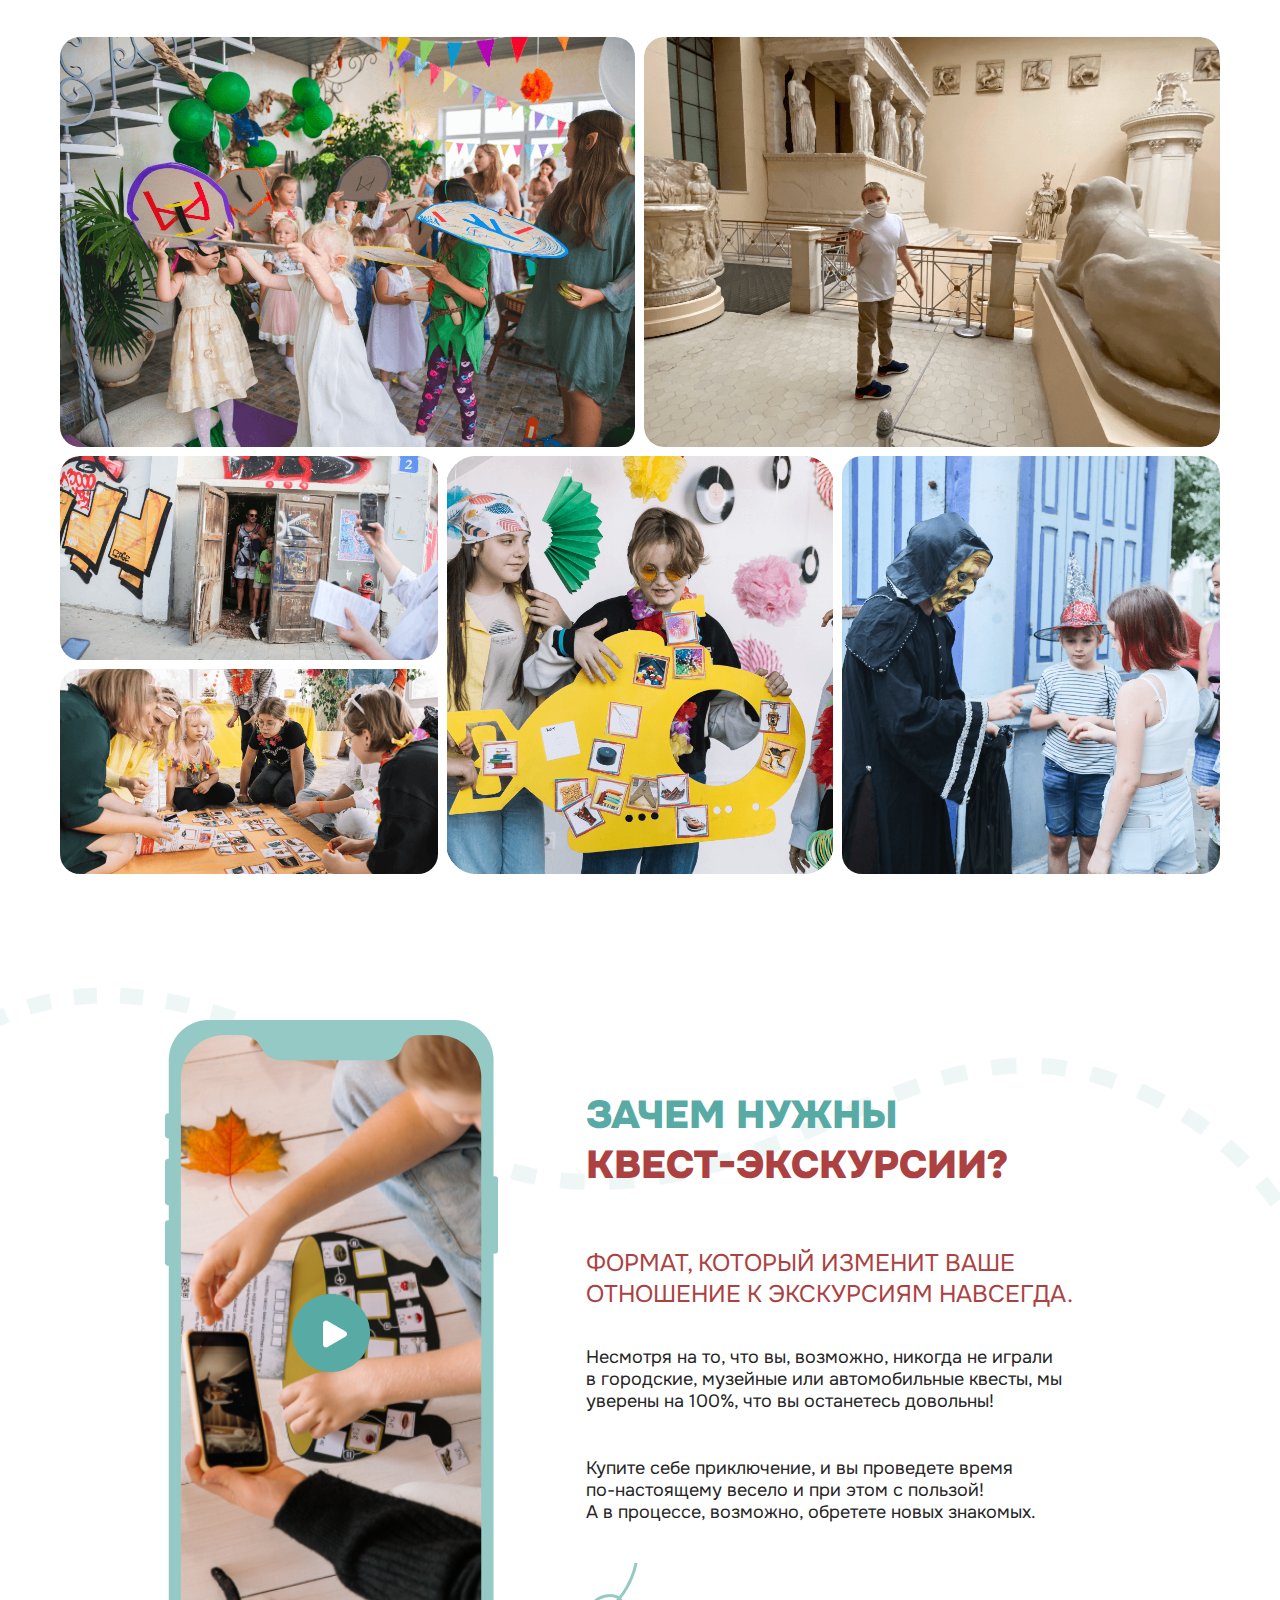
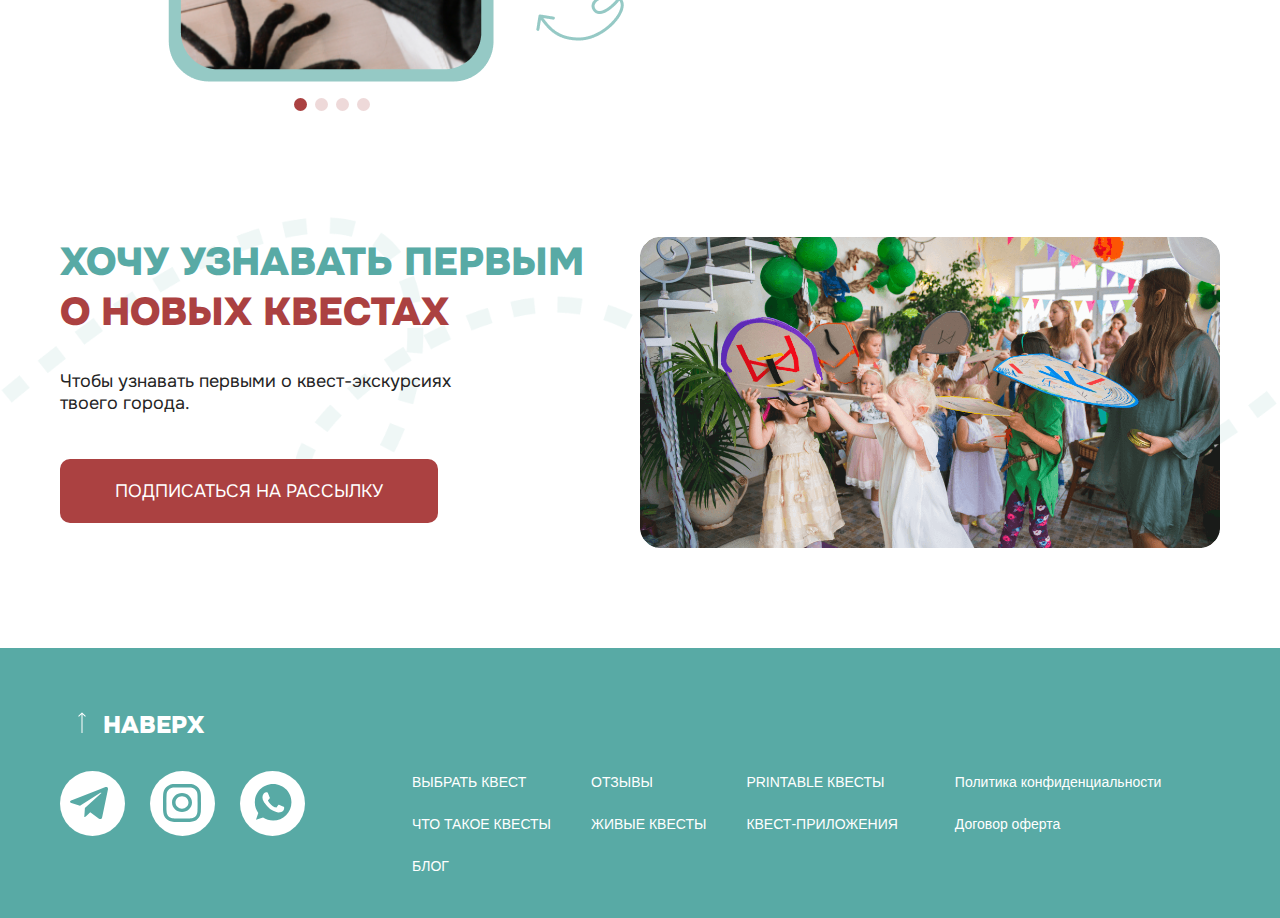
==== commit 4ba9e456: "fix: replace background line in the 1st section" ====
--- a/index.html
+++ b/index.html
@@ -154,10 +154,10 @@
       </section>
       <section class="section section_options">
         <div class="section-wrapper">
-          <h2 class="section__title text_light-background">
+          <h2 class="section__title">
             Выбери<span class="section__title_primary"> квест-экскурсию</span>
           </h2>
-          <p class="section__text text_light-background">
+          <p class="section__text">
             Все наши авторы прошли обучение на курсе по квест-экскурсиям
           </p>
           <div class="options">
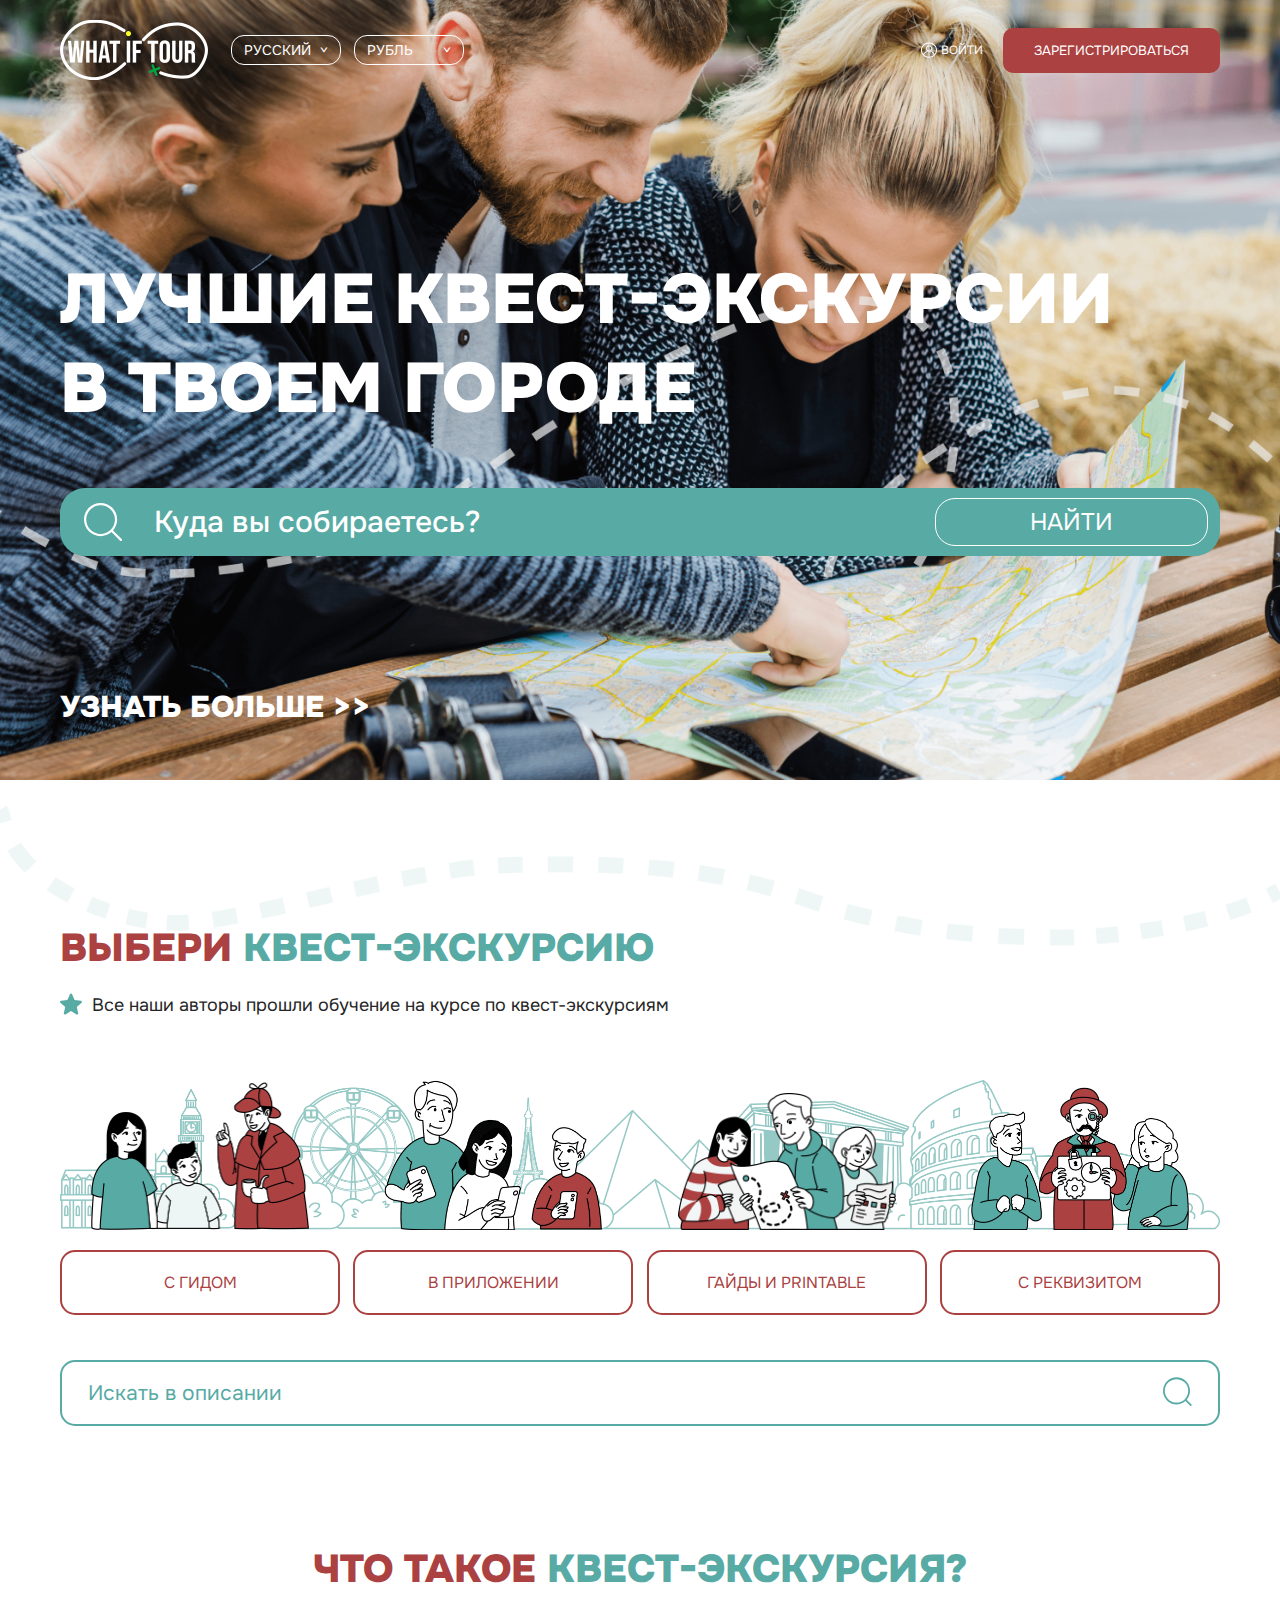
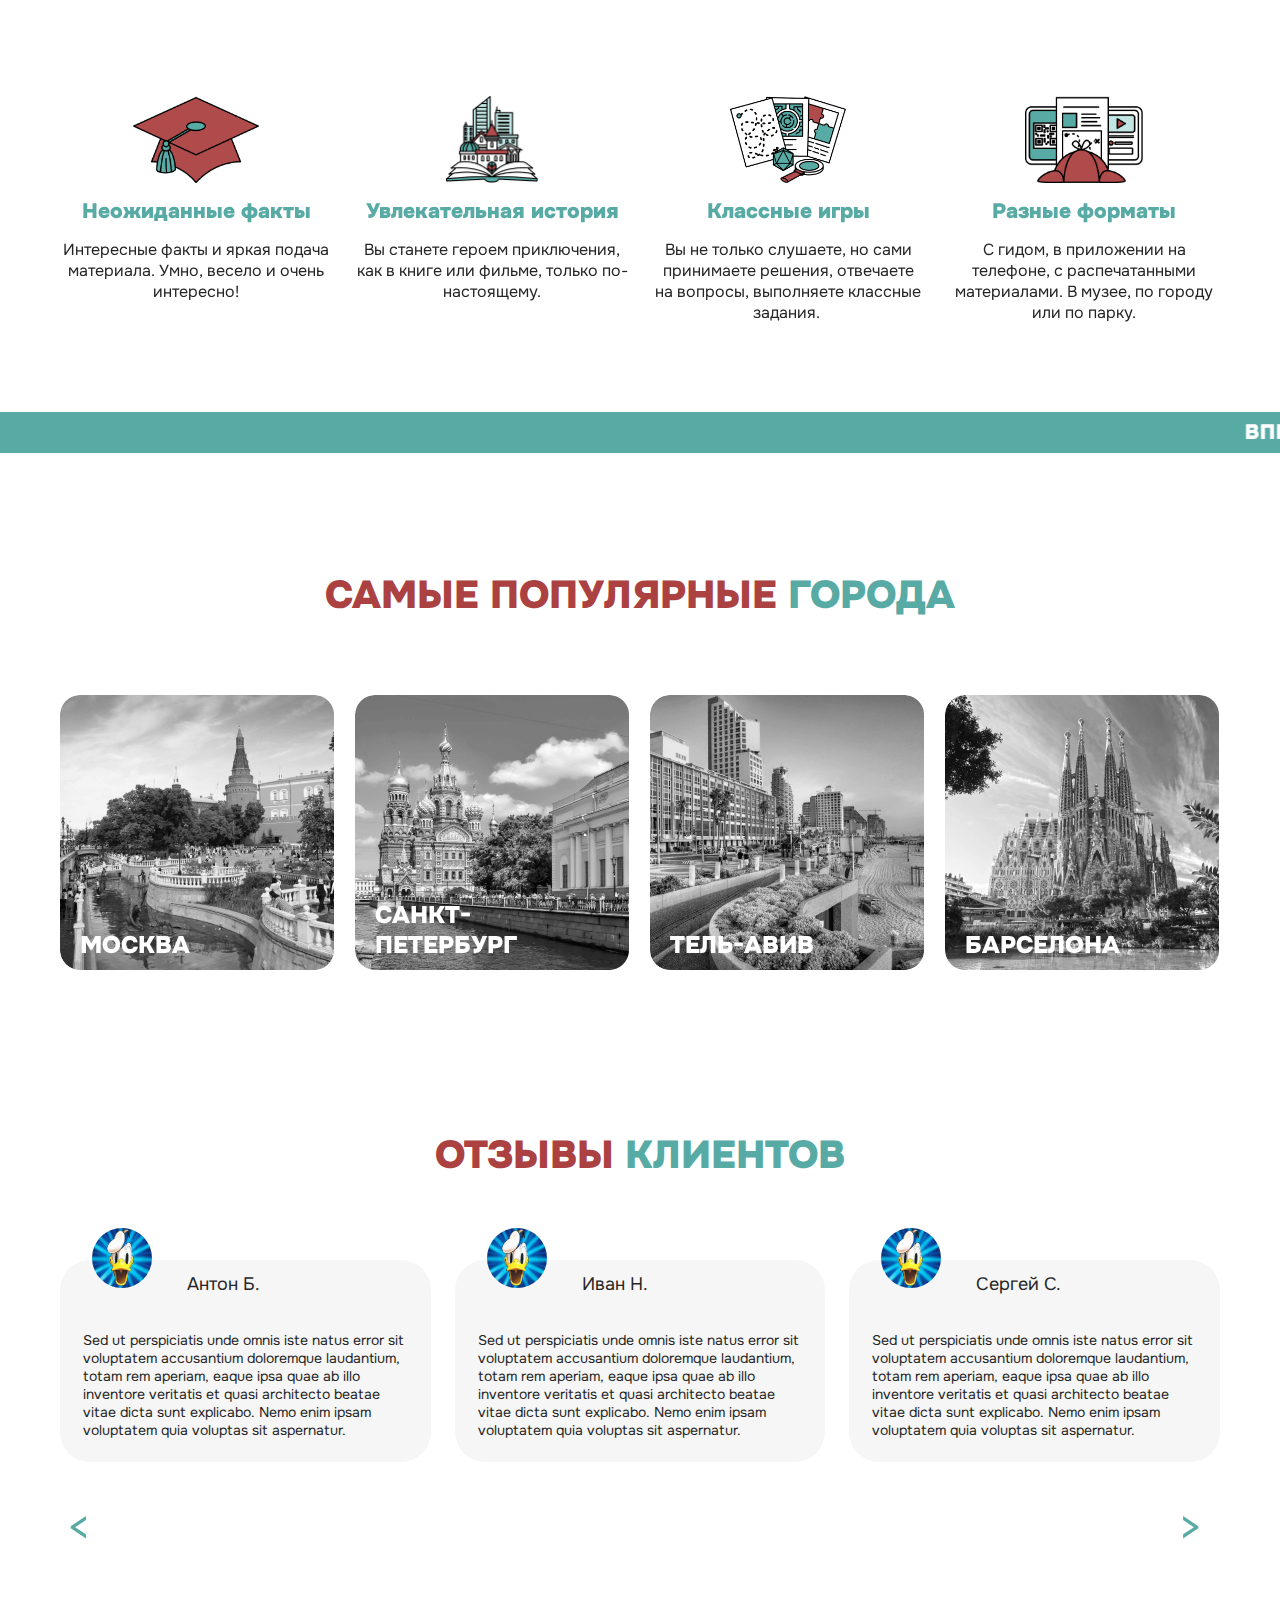
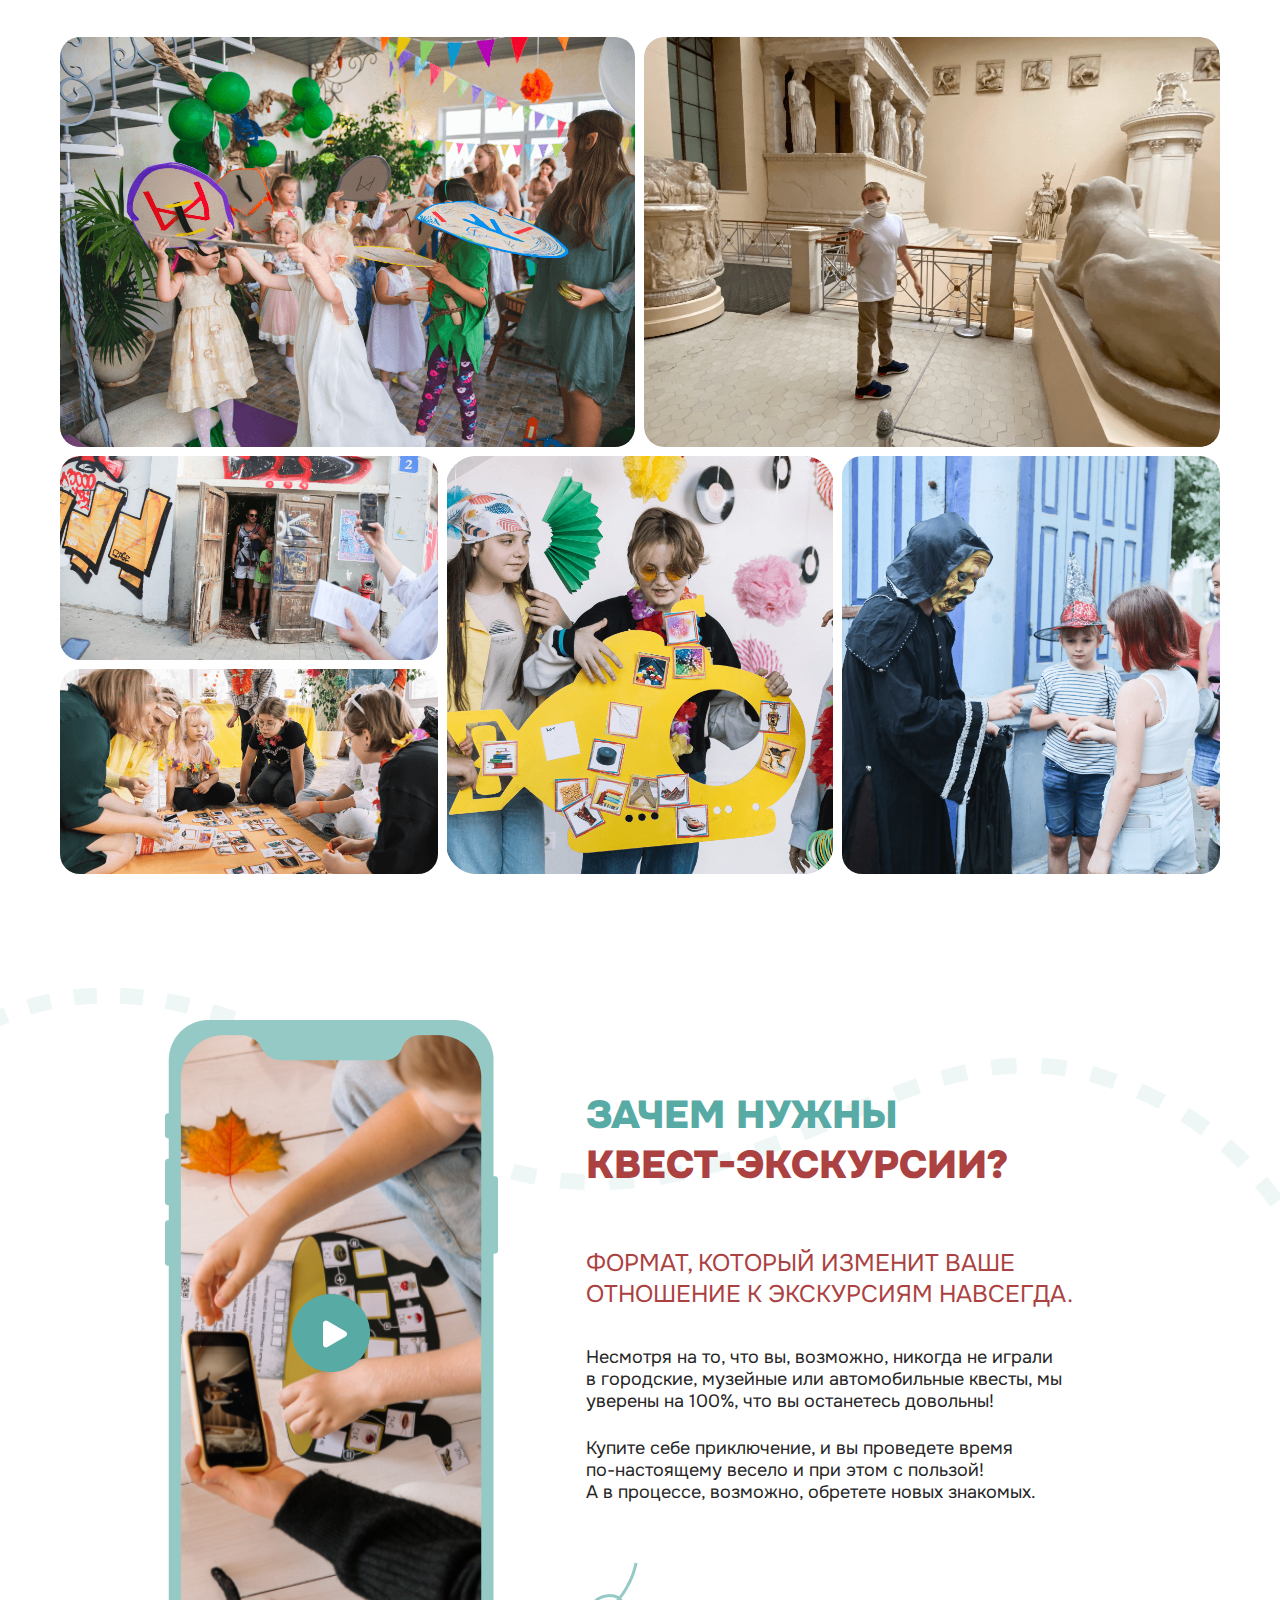
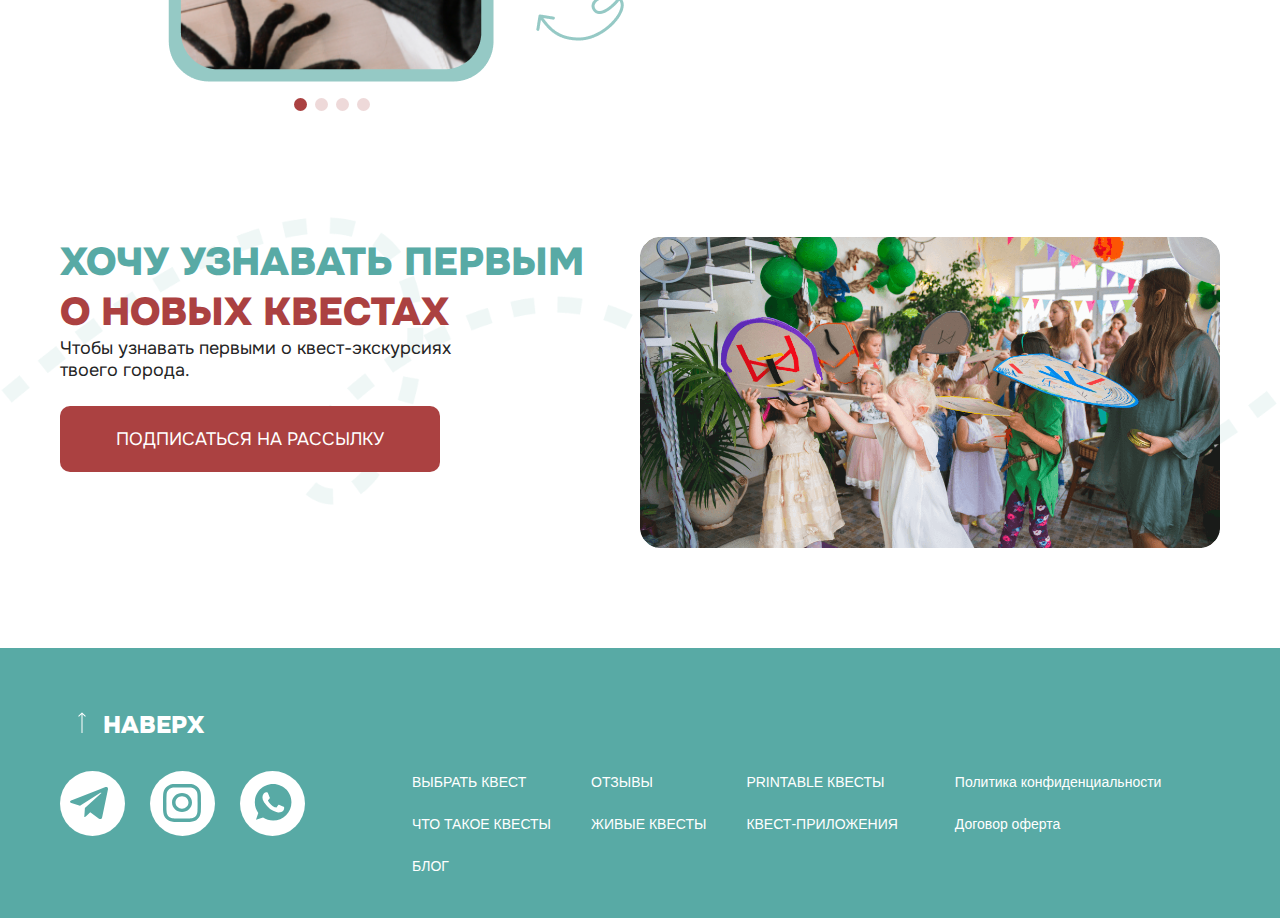
==== commit 1d2f199f: "feat: add custom select in burger menu" ====
--- a/index.html
+++ b/index.html
@@ -63,14 +63,8 @@
         <div class="burger-menu" id="burger-menu">
           <div class="burger-menu__close" id="close-burger"></div>
           <div class="burger-menu__select-wrapper">
-            <div class="burger-menu__select">
-              Русский
-              <img src="./image/arrow-select_secondary.svg" />
-            </div>
-            <div class="burger-menu__select">
-              Рубль
-              <img src="./image/arrow-select_secondary.svg" />
-            </div>
+            <div class="burger-menu__select" id="burger-select-wrapper-language"></div>
+            <div class="burger-menu__select" id="burger-select-wrapper-currency"></div>
           </div>
           <div class="burger-menu__user">
             <img src="./image/user_secondary.svg" alt="" />
@@ -655,6 +649,9 @@
       </div>
     </footer>
     <script src="https://cdn.jsdelivr.net/npm/swiper@10/swiper-bundle.min.js"></script>
+    <script src="./script/selectData.js"></script>
+    <script src="./script/customSelect.js"></script>
     <script src="./script/script.js"></script>
+    <script src="./script/main.js"></script>
   </body>
 </html>
--- a/style/style.css
+++ b/style/style.css
@@ -13,4 +13,13 @@
 @import url("./gallery.css");
 @import url("./video.css");
 @import url("./footer.css");
-@import url("./button.css");+@import url("./button.css");
+@import url("./city-photos.css");
+@import url("./info.css");
+@import url("./guide.css");
+@import url("./product-feedback.css");
+@import url("./offers.css");
+@import url("./modal.css");
+@import url("./booking.css");
+@import url("./custom-select.css");
+@import url("./calendar.css");